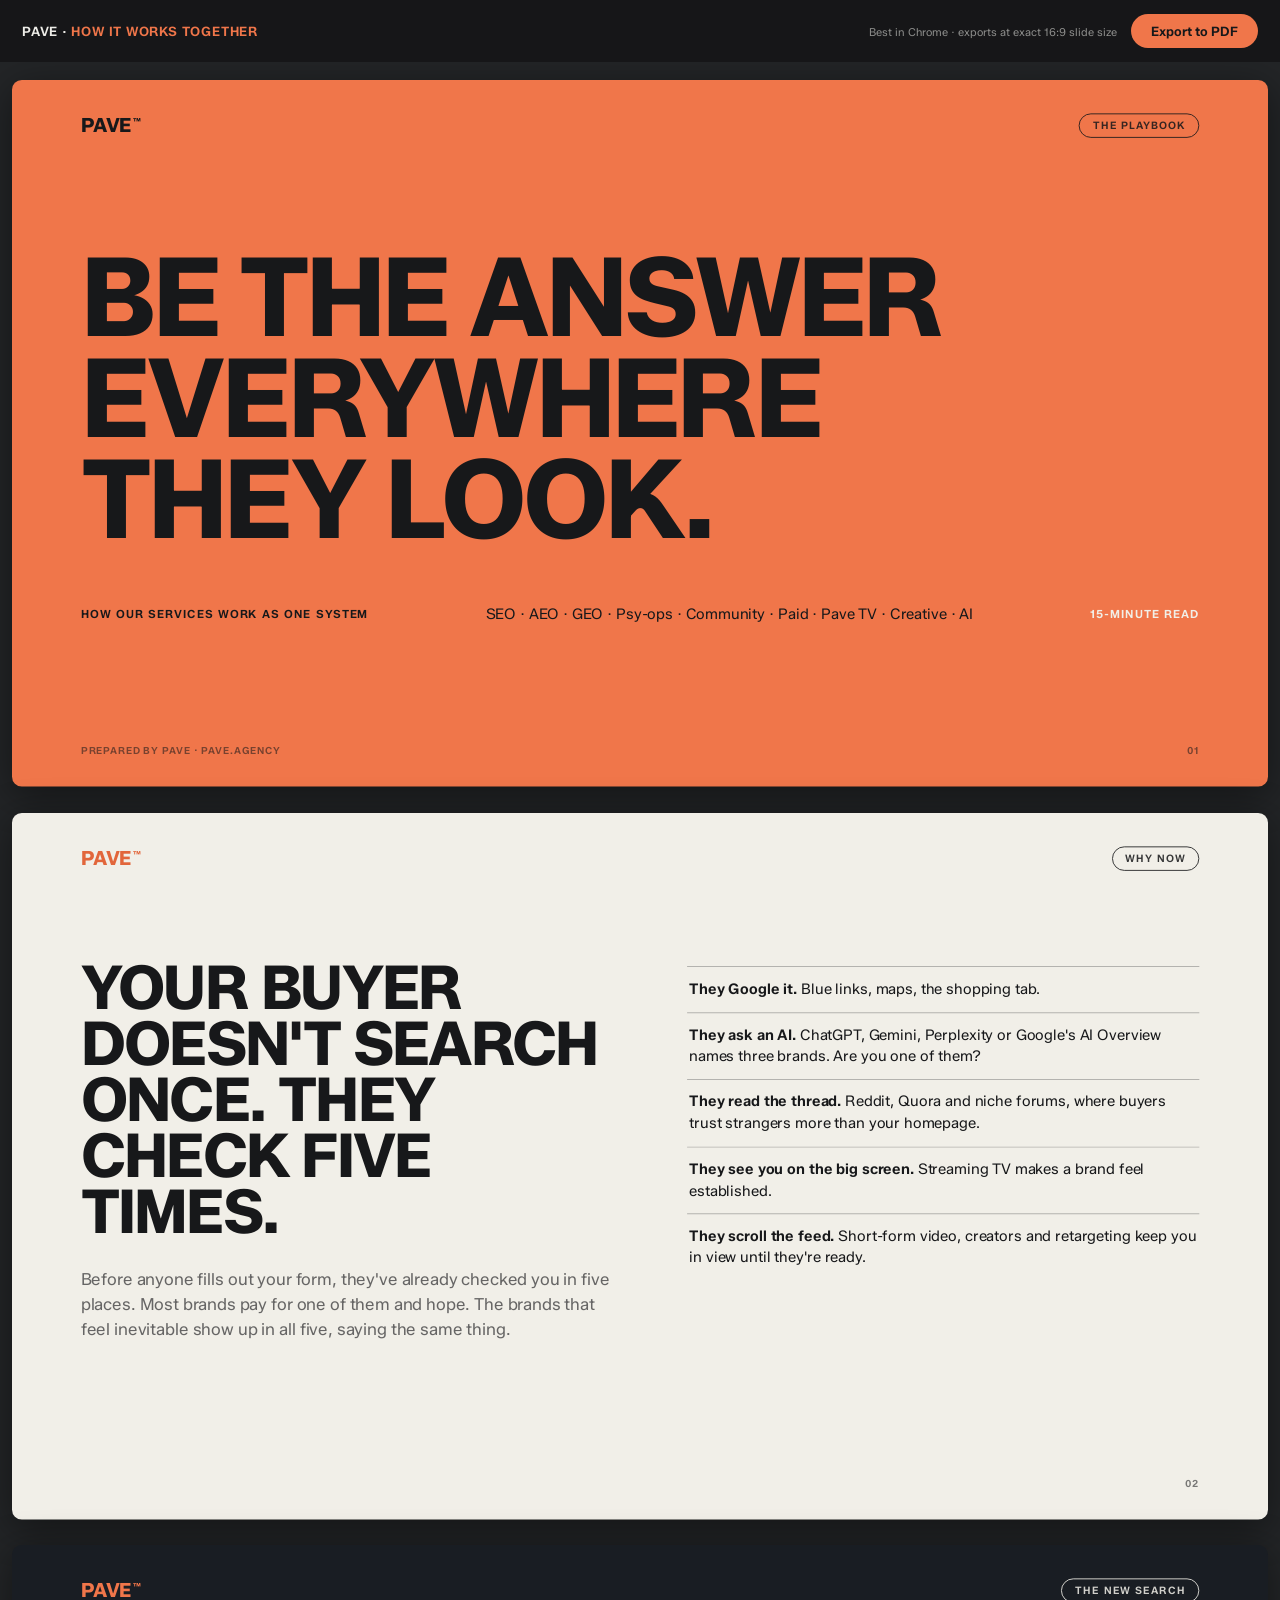
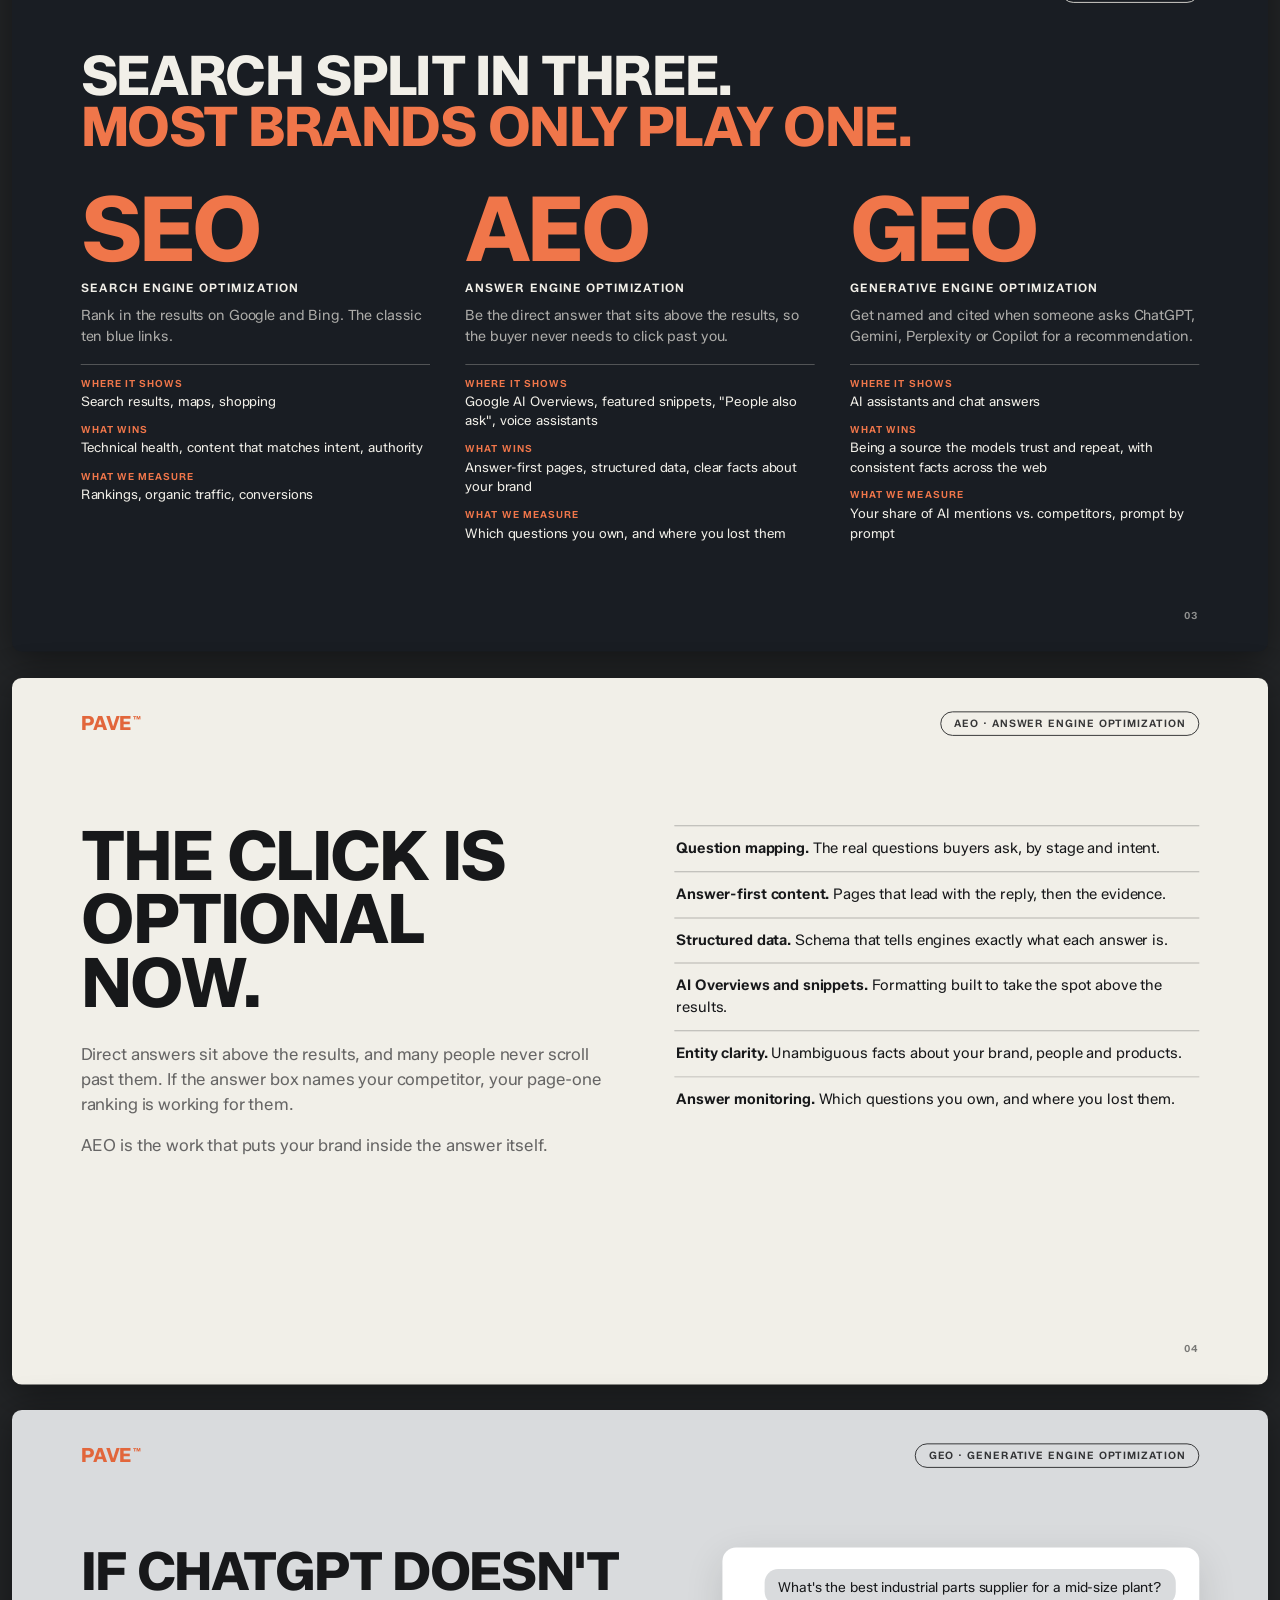
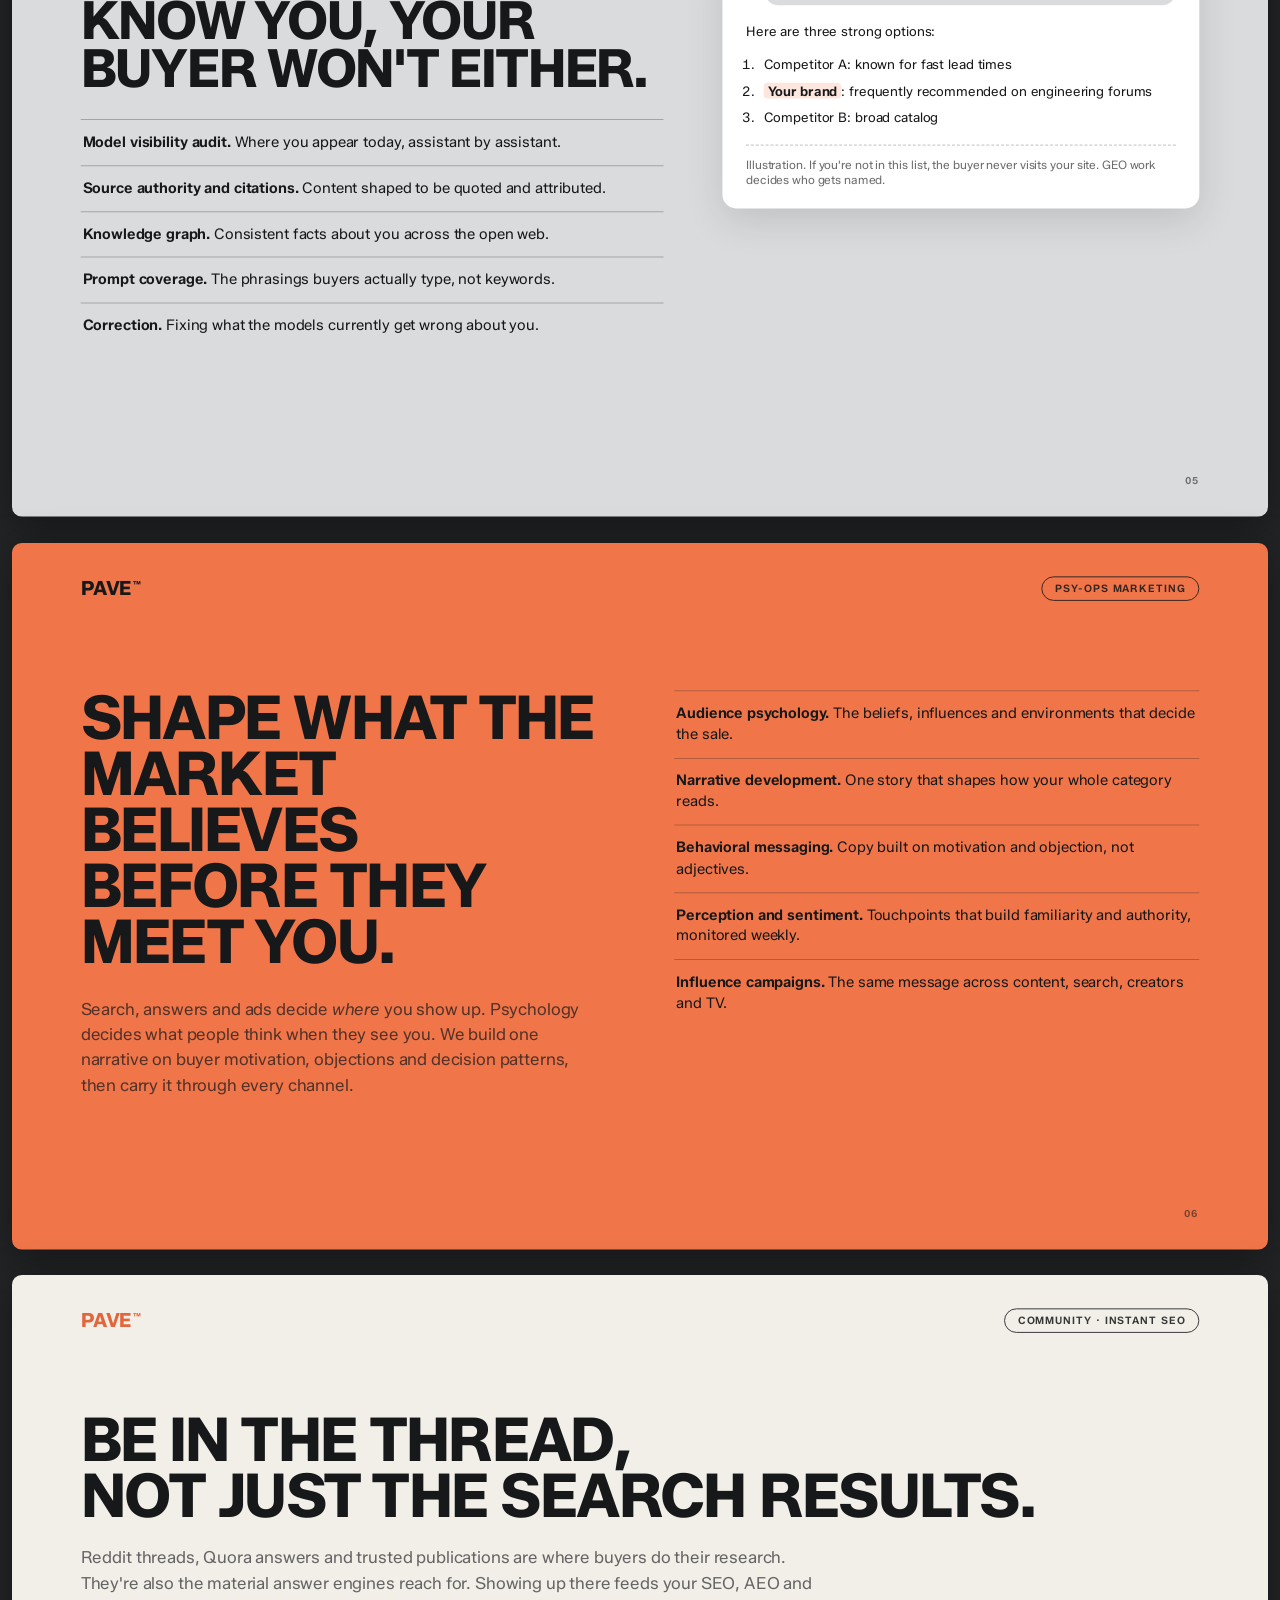
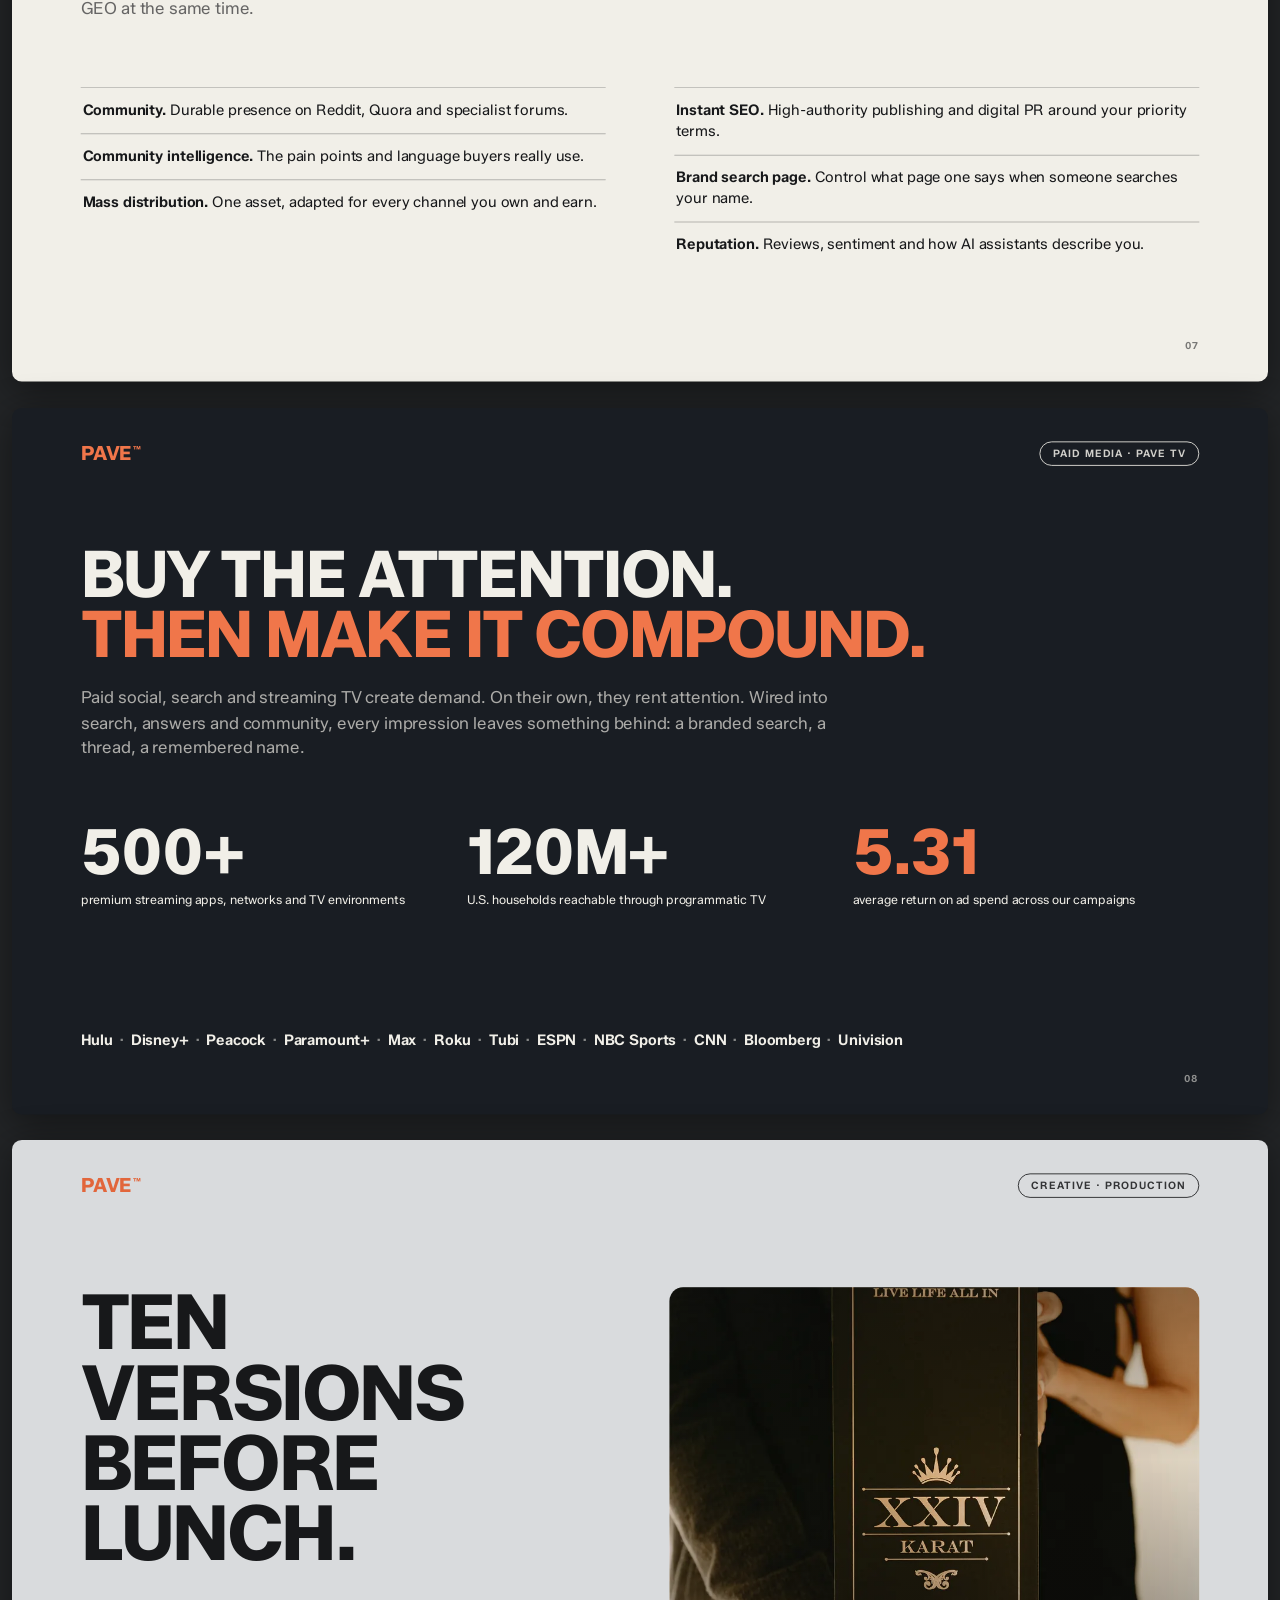
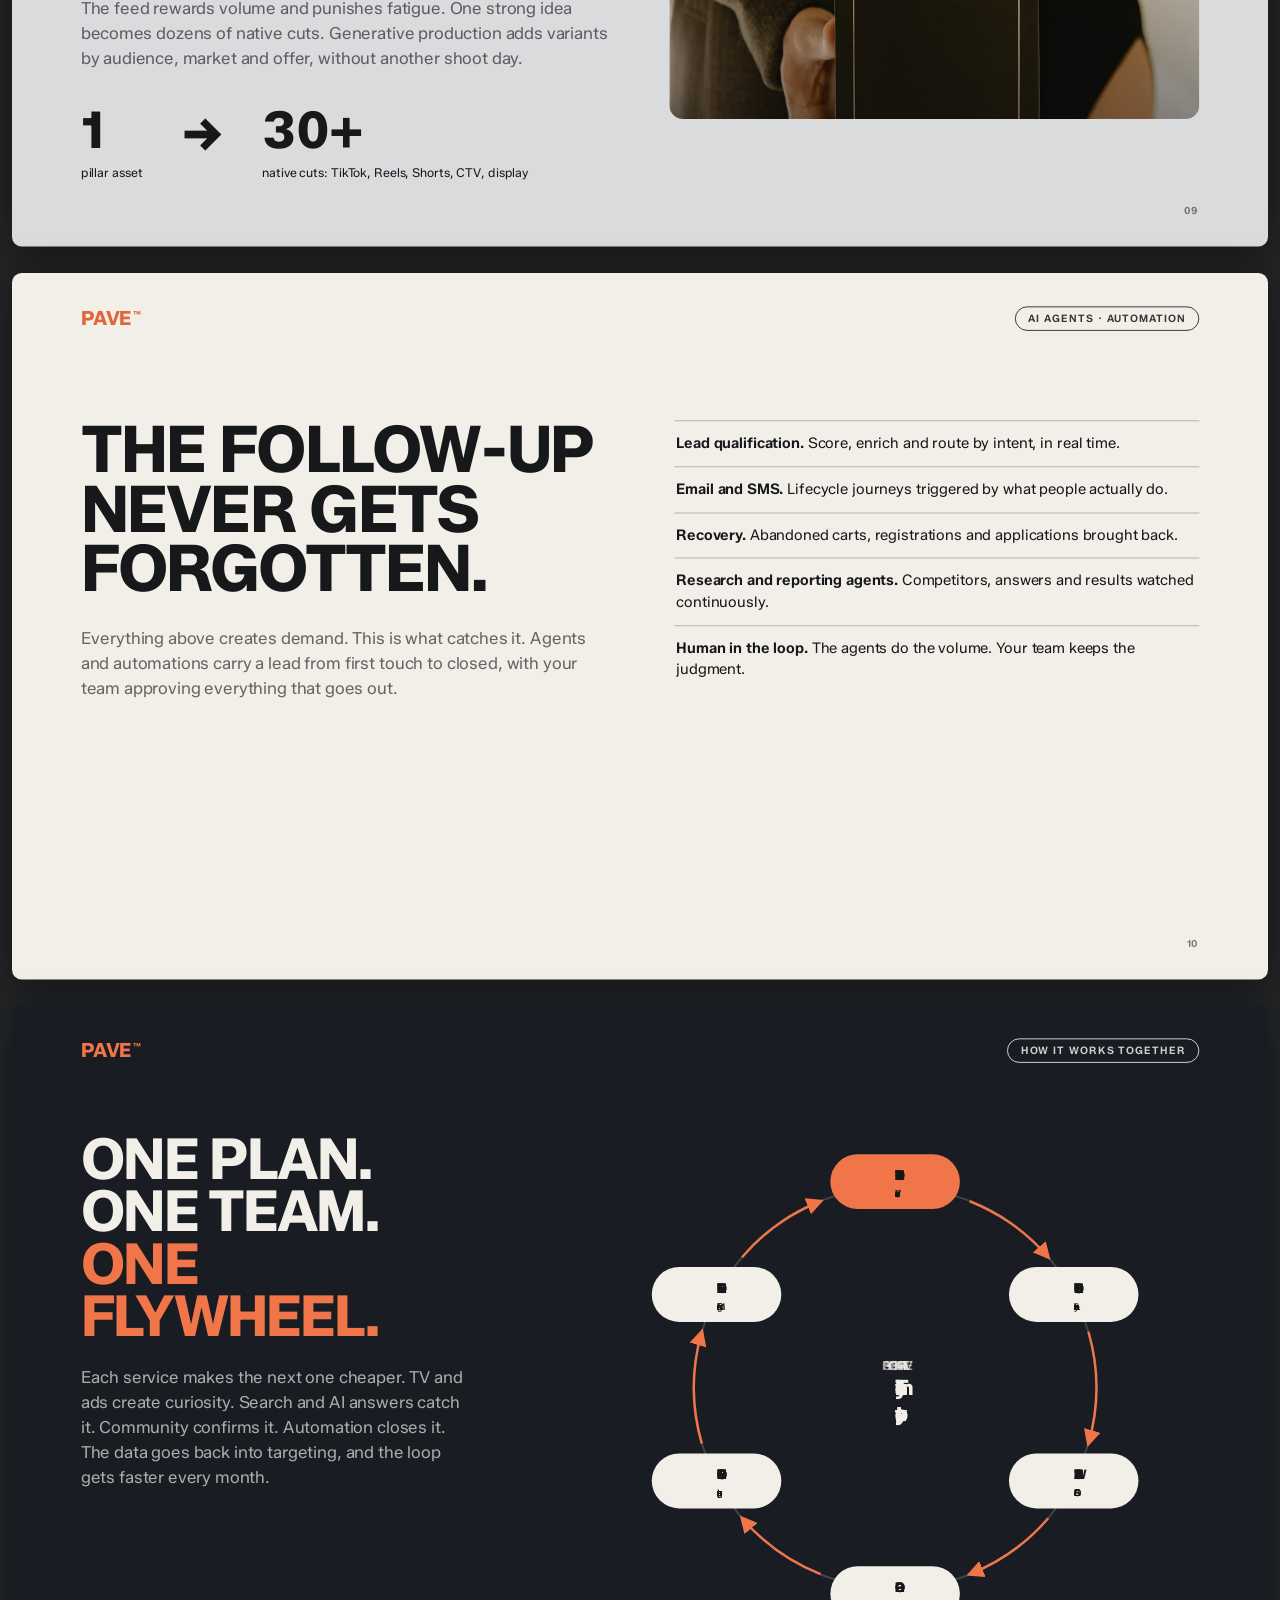
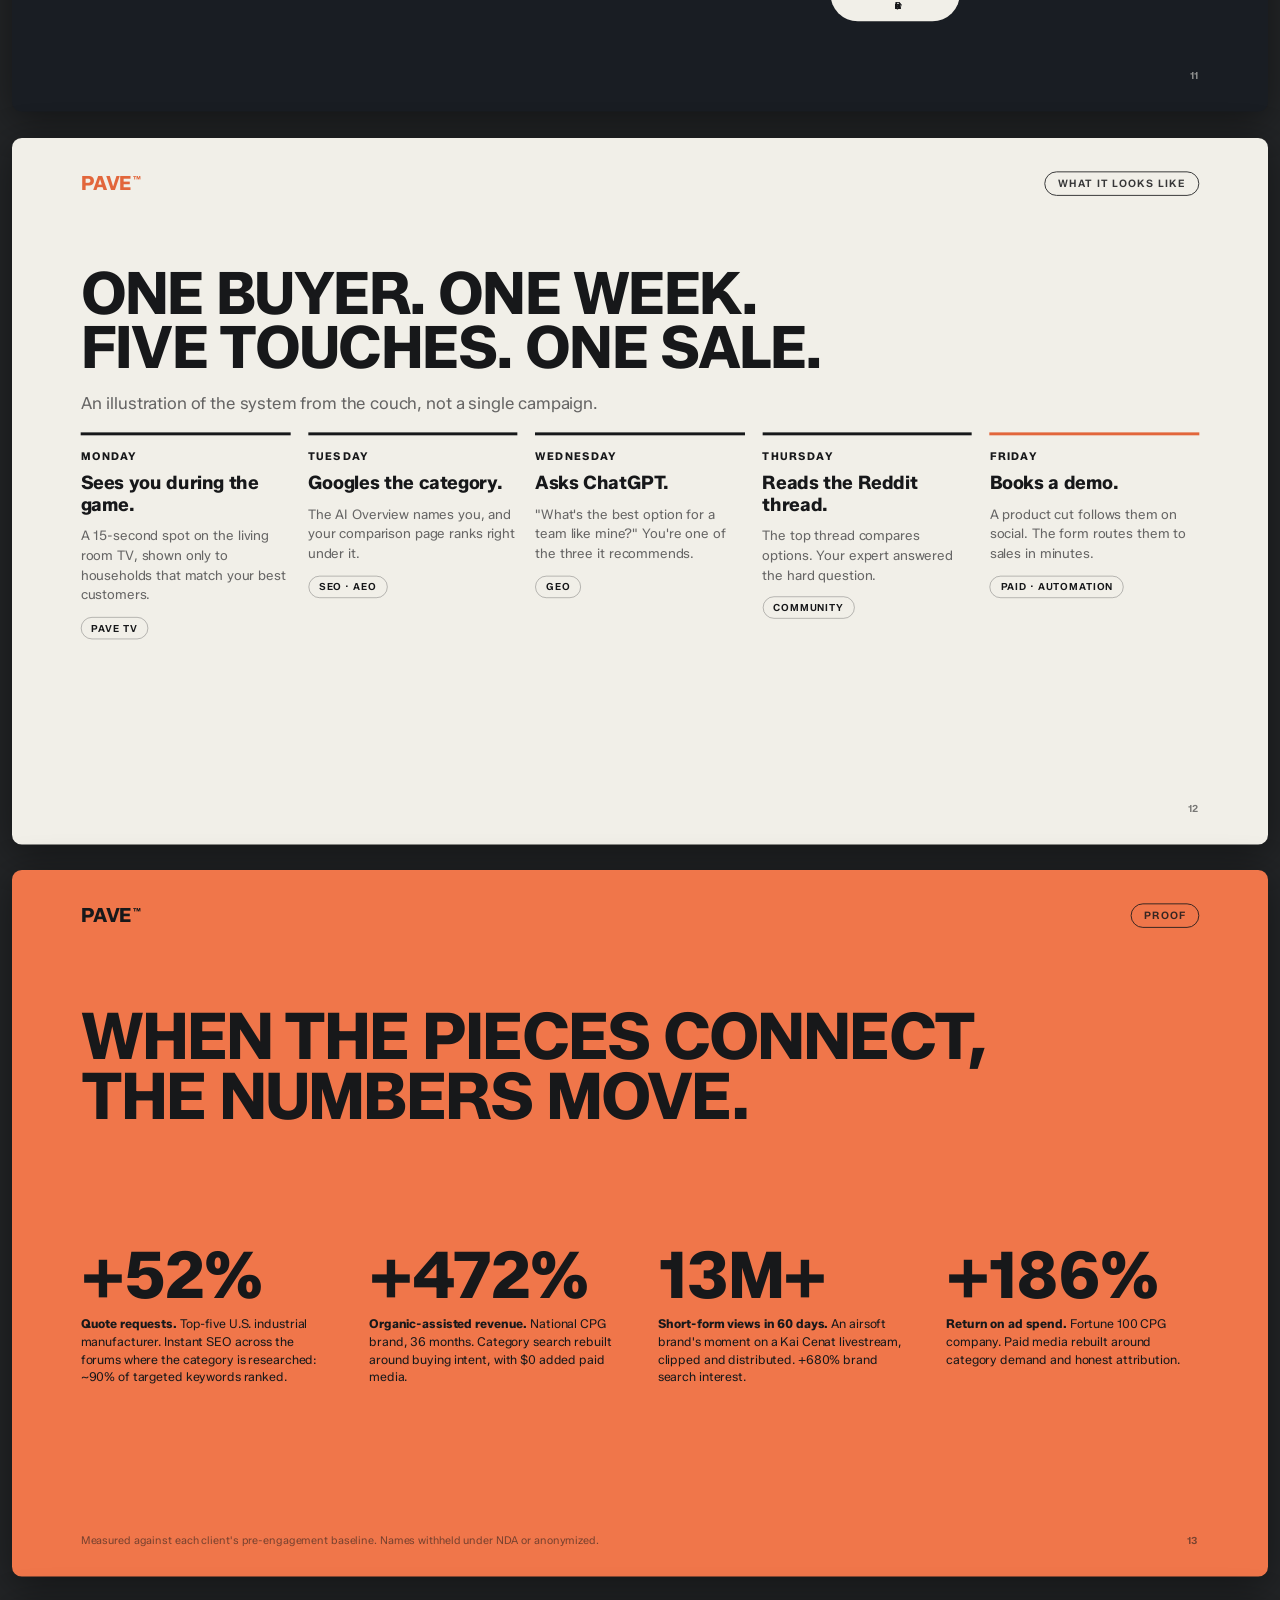
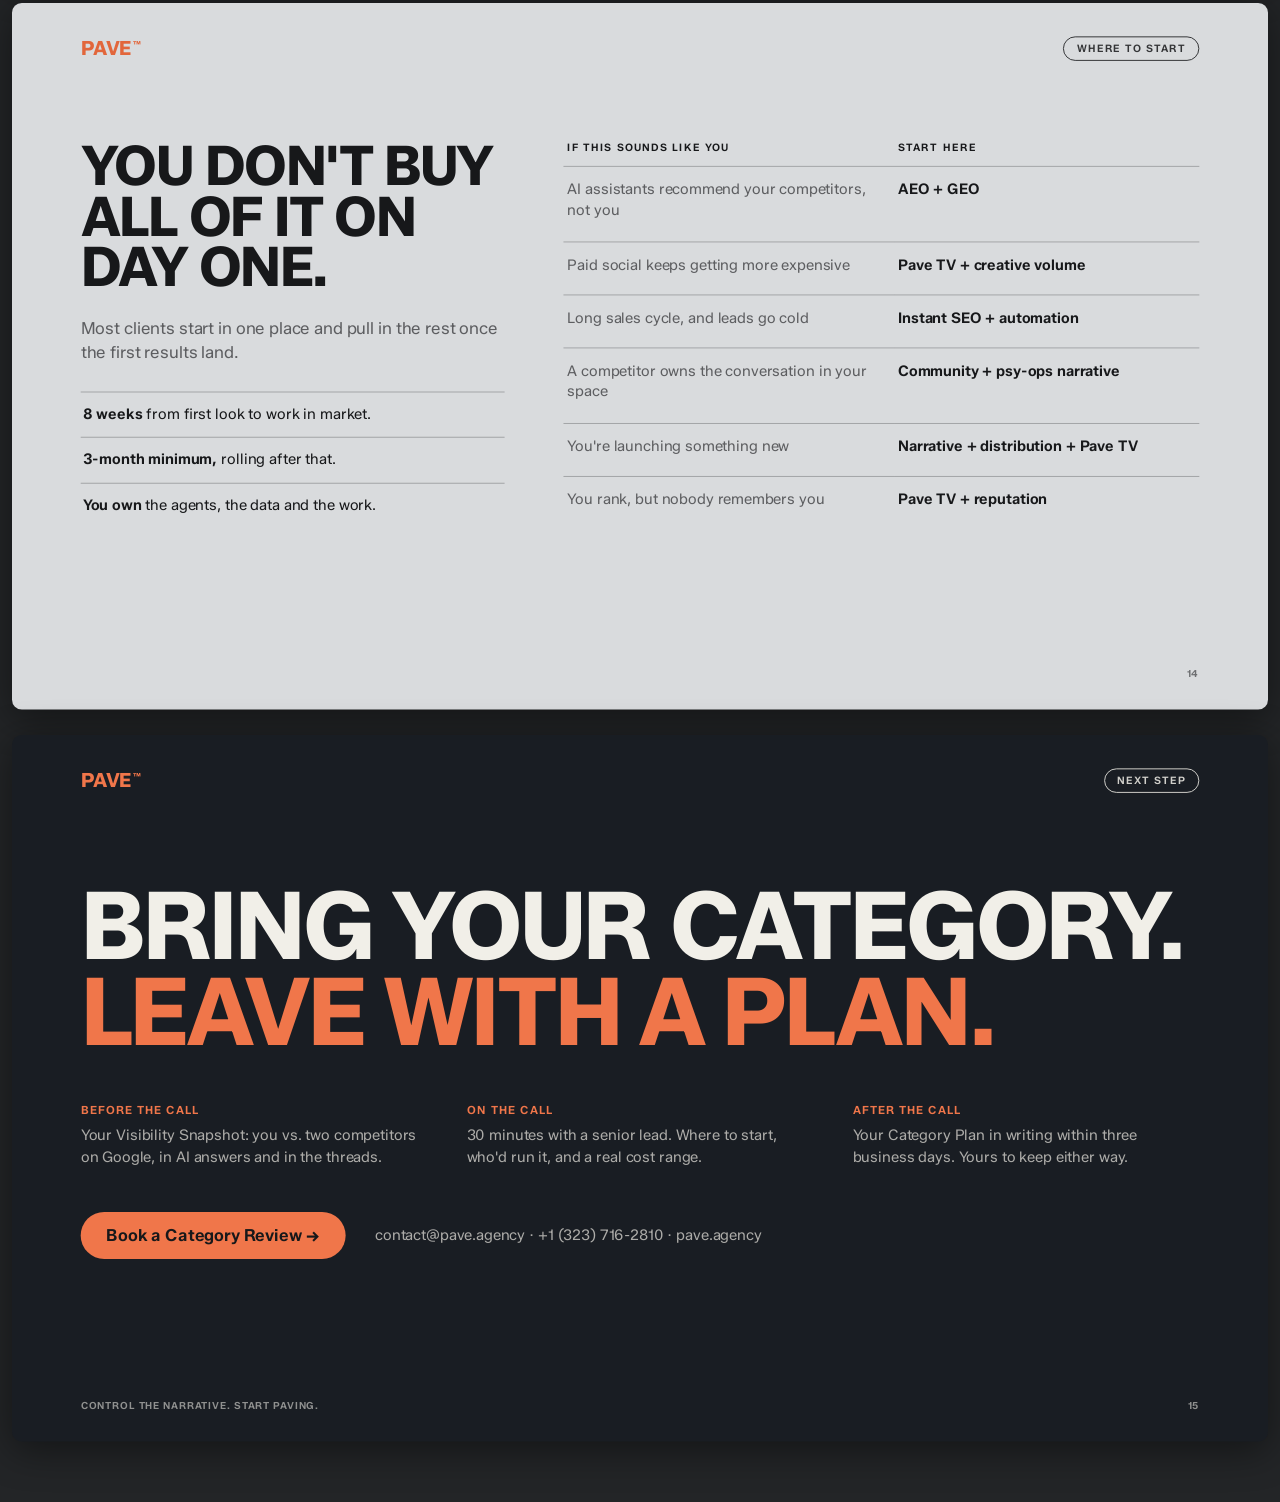
==== deck/index.html @ 3a903a5f "Add 'How it works together' HTML deck and SEO/AEO/GEO explainer The deck is a 15-slide mid-funnel fo" ====
<!doctype html>
<html lang="en">
<head>
<meta charset="utf-8">
<meta name="viewport" content="width=device-width, initial-scale=1">
<title>PAVE — How It Works Together</title>
<link rel="icon" href="../assets/img/brand/favicon-32.png">
<link rel="preconnect" href="https://fonts.googleapis.com">
<link rel="preconnect" href="https://fonts.gstatic.com" crossorigin>
<link href="https://fonts.googleapis.com/css2?family=Zalando+Sans:ital,wght@0,300;0,400;0,500;0,700;1,400&family=Archivo:wght@400;500;700&display=swap" rel="stylesheet">
<style>
:root{
  --coral:#F0764A; --coral-d:#E2663B;
  --bone:#F1EFE8; --silver:#D9DBDD;
  --slate:#191D23;
  --ink:#17181A; --ink-60:rgba(23,24,26,.64); --hair:rgba(23,24,26,.28);
  --lhair:rgba(241,239,232,.26); --l60:rgba(241,239,232,.68);
}
*{margin:0;padding:0;box-sizing:border-box}
html,body{overflow-x:hidden}
body{background:#232527;font-family:"Zalando Sans",Archivo,Helvetica,Arial,sans-serif;color:var(--ink);-webkit-font-smoothing:antialiased}
a{color:inherit}

/* ---------- deck chrome (screen only) ---------- */
.chrome{position:fixed;top:0;left:0;right:0;z-index:50;display:flex;justify-content:space-between;align-items:center;padding:14px 22px;background:rgba(20,21,23,.85);backdrop-filter:blur(10px);color:#EDECE7}
.chrome .t{font-size:13px;font-weight:600;letter-spacing:.06em;text-transform:uppercase}
.chrome .t span{color:var(--coral)}
.chrome button{background:var(--coral);color:var(--ink);border:0;border-radius:999px;padding:9px 20px;font-family:inherit;font-size:13px;font-weight:600;cursor:pointer}
.chrome button:hover{background:var(--coral-d)}
.chrome .hint{font-size:11px;color:rgba(237,236,231,.55);margin-right:14px}

/* ---------- slides ---------- */
.deck{display:flex;flex-direction:column;align-items:center;gap:26px;padding:80px 0 60px}
.frame{width:1280px;max-width:calc(100vw - 24px)}
.slide{width:1280px;height:720px;position:relative;overflow:hidden;border-radius:10px;box-shadow:0 8px 40px rgba(0,0,0,.45);transform-origin:top left}
.pad{position:absolute;inset:0;padding:64px 70px}
.brand{position:absolute;top:36px;left:70px;font-size:20px;font-weight:700;letter-spacing:-.01em;line-height:1}
.brand sup{font-size:.42em;font-weight:700;margin-left:1px}
.s-bone .brand,.s-silver .brand{color:var(--coral-d)}
.s-slate .brand{color:var(--coral)}
.tagpos{position:absolute;top:34px;right:70px}
.pageno{position:absolute;bottom:30px;right:70px;font-size:10px;font-weight:600;letter-spacing:.1em;opacity:.55}
.confid{position:absolute;bottom:30px;left:70px;font-size:10px;font-weight:600;letter-spacing:.1em;opacity:.55;text-transform:uppercase}
.caps{font-size:11.5px;font-weight:600;letter-spacing:.1em;text-transform:uppercase}
.disp{font-weight:700;text-transform:uppercase;letter-spacing:-.03em;line-height:.92}
.lead{font-size:17px;line-height:1.5;color:var(--ink-60)}
.s-slate .lead{color:var(--l60)}
.hl{color:var(--coral-d)}
.s-slate .hl{color:var(--coral)}

.s-coral{background:var(--coral);color:var(--ink)}
.s-bone{background:var(--bone);color:var(--ink)}
.s-silver{background:var(--silver);color:var(--ink)}
.s-slate{background:var(--slate);color:var(--bone)}

.cols{display:grid;gap:40px}
.stat .n{font-weight:700;letter-spacing:-.02em;line-height:1}
.stat .l{font-size:12.5px;line-height:1.45;margin-top:8px}
.list li{list-style:none;padding:12px 2px;border-top:1px solid var(--hair);font-size:15px;line-height:1.45}
.s-slate .list li{border-color:var(--lhair)}
.list li b{font-weight:600}
.tag{display:inline-block;border:1px solid currentColor;border-radius:999px;padding:5px 13px;font-size:10.5px;font-weight:600;letter-spacing:.1em;text-transform:uppercase;opacity:.85}
.photo{background-size:cover;background-position:center;border-radius:14px;position:relative;overflow:hidden}
.photo::before{content:"";position:absolute;inset:0;background:linear-gradient(180deg,rgba(10,10,12,.3),rgba(10,10,12,0) 40%,rgba(10,10,12,.45))}

/* alphabet slide */
.abc{display:grid;grid-template-columns:repeat(3,1fr);gap:36px;position:absolute;left:70px;right:70px;top:250px}
.abc .k{font-size:92px;font-weight:700;letter-spacing:-.04em;line-height:.85;color:var(--coral)}
.abc .full{font-size:12px;font-weight:600;letter-spacing:.1em;text-transform:uppercase;margin-top:14px}
.abc p{font-size:14.5px;line-height:1.5;color:var(--l60);margin-top:10px}
.abc dl{margin-top:16px;border-top:1px solid var(--lhair)}
.abc dt{font-size:10px;font-weight:600;letter-spacing:.12em;text-transform:uppercase;color:var(--coral);margin-top:12px}
.abc dd{font-size:13.5px;line-height:1.45;margin-top:3px}

/* chat mock */
.chat{background:#fff;border-radius:14px;padding:22px 24px;box-shadow:0 12px 40px rgba(0,0,0,.12)}
.chat .q{display:inline-block;background:var(--silver);border-radius:14px;padding:10px 14px;font-size:14px;margin-left:auto}
.chat .row{display:flex}
.chat .a{margin-top:16px;font-size:13.5px;line-height:1.55;color:var(--ink)}
.chat .a ol{margin:10px 0 0 18px}
.chat .a li{padding:3px 0}
.chat .you{background:rgba(240,118,74,.18);border-radius:4px;padding:0 4px;font-weight:600}
.chat .miss{margin-top:14px;padding-top:12px;border-top:1px dashed var(--hair);font-size:12px;color:var(--ink-60)}

/* week timeline */
.week{position:absolute;left:70px;right:70px;top:300px;display:grid;grid-template-columns:repeat(5,1fr);gap:18px}
.day{border-top:3px solid var(--ink);padding-top:14px}
.day:last-child{border-color:var(--coral-d)}
.day .d{font-size:11px;font-weight:700;letter-spacing:.12em;text-transform:uppercase}
.day .w{font-size:19px;font-weight:700;letter-spacing:-.01em;line-height:1.15;margin-top:10px}
.day p{font-size:13.5px;line-height:1.5;color:var(--ink-60);margin-top:10px}
.day .svc{display:inline-block;margin-top:12px;font-size:10px;font-weight:600;letter-spacing:.1em;text-transform:uppercase;border:1px solid var(--hair);border-radius:999px;padding:4px 10px}

/* start table */
.start{width:100%;border-collapse:collapse}
.start td{padding:13px 4px;border-top:1px solid var(--hair);font-size:15px;line-height:1.4;vertical-align:top}
.start td:first-child{width:52%;color:var(--ink-60)}
.start td:last-child{font-weight:600}
.start th{text-align:left;font-size:10.5px;font-weight:600;letter-spacing:.12em;text-transform:uppercase;padding:0 4px 10px}

.cta{display:inline-flex;align-items:center;gap:10px;background:var(--coral);color:var(--ink);border-radius:999px;padding:14px 26px;font-size:17px;font-weight:600;text-decoration:none}
.nets{font-size:15px;font-weight:600;line-height:1.9;color:var(--bone)}
.nets span{opacity:.5;margin:0 6px}

/* print */
@media print{
  body{background:#fff}
  .chrome{display:none}
  .deck{padding:0;gap:0;display:block}
  .frame{width:auto;max-width:none;height:auto!important}
  .slide{width:1280px;height:720px;border-radius:0;box-shadow:none;transform:none!important;page-break-after:always;break-after:page}
  .frame:last-child .slide{page-break-after:auto}
  @page{size:338.67mm 190.5mm;margin:0}
}
</style>
</head>
<body>
<div class="chrome">
  <div class="t">PAVE · <span>How it works together</span></div>
  <div><span class="hint">Best in Chrome · exports at exact 16:9 slide size</span><button type="button" onclick="window.print()">Export to PDF</button></div>
</div>

<main class="deck">

<!-- 01 COVER -->
<div class="frame"><section class="slide s-coral"><div class="pad">
  <div class="brand">PAVE<sup>™</sup></div>
  <div class="tagpos"><span class="tag">The playbook</span></div>
  <div style="position:absolute;left:70px;right:70px;top:170px">
    <div class="disp" style="font-size:112px">Be the answer<br>everywhere<br>they look.</div>
    <div style="display:flex;justify-content:space-between;margin-top:56px;align-items:center">
      <span class="caps">How our services work as one system</span>
      <span style="font-size:15px">SEO · AEO · GEO · Psy-ops · Community · Paid · Pave TV · Creative · AI</span>
      <span class="caps" style="color:var(--bone)">15-minute read</span>
    </div>
  </div>
  <div class="confid">Prepared by PAVE · pave.agency</div>
  <div class="pageno">01</div>
</div></section></div>

<!-- 02 WHY NOW -->
<div class="frame"><section class="slide s-bone"><div class="pad">
  <div class="brand">PAVE<sup>™</sup></div>
  <div class="tagpos"><span class="tag">Why now</span></div>
  <div class="cols" style="grid-template-columns:1.05fr 1fr;position:absolute;left:70px;right:70px;top:150px;gap:70px">
    <div>
      <div class="disp" style="font-size:62px">Your buyer doesn't search once. They check five times.</div>
      <p class="lead" style="margin-top:28px">Before anyone fills out your form, they've already checked you in five places. Most brands pay for one of them and hope. The brands that feel inevitable show up in all five, saying the same thing.</p>
    </div>
    <ul class="list" style="margin-top:6px">
      <li><b>They Google it.</b> Blue links, maps, the shopping tab.</li>
      <li><b>They ask an AI.</b> ChatGPT, Gemini, Perplexity or Google's AI Overview names three brands. Are you one of them?</li>
      <li><b>They read the thread.</b> Reddit, Quora and niche forums, where buyers trust strangers more than your homepage.</li>
      <li><b>They see you on the big screen.</b> Streaming TV makes a brand feel established.</li>
      <li><b>They scroll the feed.</b> Short-form video, creators and retargeting keep you in view until they're ready.</li>
    </ul>
  </div>
  <div class="pageno">02</div>
</div></section></div>

<!-- 03 SEO AEO GEO -->
<div class="frame"><section class="slide s-slate"><div class="pad">
  <div class="brand">PAVE<sup>™</sup></div>
  <div class="tagpos"><span class="tag">The new search</span></div>
  <div style="position:absolute;left:70px;right:70px;top:108px">
    <div class="disp" style="font-size:56px">Search split in three.<br><span class="hl">Most brands only play one.</span></div>
  </div>
  <div class="abc">
    <div>
      <div class="k">SEO</div>
      <div class="full">Search engine optimization</div>
      <p>Rank in the results on Google and Bing. The classic ten blue links.</p>
      <dl><dt>Where it shows</dt><dd>Search results, maps, shopping</dd><dt>What wins</dt><dd>Technical health, content that matches intent, authority</dd><dt>What we measure</dt><dd>Rankings, organic traffic, conversions</dd></dl>
    </div>
    <div>
      <div class="k">AEO</div>
      <div class="full">Answer engine optimization</div>
      <p>Be the direct answer that sits above the results, so the buyer never needs to click past you.</p>
      <dl><dt>Where it shows</dt><dd>Google AI Overviews, featured snippets, "People also ask", voice assistants</dd><dt>What wins</dt><dd>Answer-first pages, structured data, clear facts about your brand</dd><dt>What we measure</dt><dd>Which questions you own, and where you lost them</dd></dl>
    </div>
    <div>
      <div class="k">GEO</div>
      <div class="full">Generative engine optimization</div>
      <p>Get named and cited when someone asks ChatGPT, Gemini, Perplexity or Copilot for a recommendation.</p>
      <dl><dt>Where it shows</dt><dd>AI assistants and chat answers</dd><dt>What wins</dt><dd>Being a source the models trust and repeat, with consistent facts across the web</dd><dt>What we measure</dt><dd>Your share of AI mentions vs. competitors, prompt by prompt</dd></dl>
    </div>
  </div>
  <div class="pageno">03</div>
</div></section></div>

<!-- 04 AEO -->
<div class="frame"><section class="slide s-bone"><div class="pad">
  <div class="brand">PAVE<sup>™</sup></div>
  <div class="tagpos"><span class="tag">AEO · Answer engine optimization</span></div>
  <div class="cols" style="grid-template-columns:1fr 1fr;position:absolute;left:70px;right:70px;top:150px;gap:70px">
    <div>
      <div class="disp" style="font-size:70px">The click is optional now.</div>
      <p class="lead" style="margin-top:28px">Direct answers sit above the results, and many people never scroll past them. If the answer box names your competitor, your page-one ranking is working for them.</p>
      <p class="lead" style="margin-top:16px">AEO is the work that puts your brand inside the answer itself.</p>
    </div>
    <ul class="list">
      <li><b>Question mapping.</b> The real questions buyers ask, by stage and intent.</li>
      <li><b>Answer-first content.</b> Pages that lead with the reply, then the evidence.</li>
      <li><b>Structured data.</b> Schema that tells engines exactly what each answer is.</li>
      <li><b>AI Overviews and snippets.</b> Formatting built to take the spot above the results.</li>
      <li><b>Entity clarity.</b> Unambiguous facts about your brand, people and products.</li>
      <li><b>Answer monitoring.</b> Which questions you own, and where you lost them.</li>
    </ul>
  </div>
  <div class="pageno">04</div>
</div></section></div>

<!-- 05 GEO -->
<div class="frame"><section class="slide s-silver"><div class="pad">
  <div class="brand">PAVE<sup>™</sup></div>
  <div class="tagpos"><span class="tag">GEO · Generative engine optimization</span></div>
  <div class="cols" style="grid-template-columns:1.1fr .9fr;position:absolute;left:70px;right:70px;top:140px;gap:60px">
    <div>
      <div class="disp" style="font-size:54px">If ChatGPT doesn't know you, your buyer won't either.</div>
      <ul class="list" style="margin-top:26px">
        <li><b>Model visibility audit.</b> Where you appear today, assistant by assistant.</li>
        <li><b>Source authority and citations.</b> Content shaped to be quoted and attributed.</li>
        <li><b>Knowledge graph.</b> Consistent facts about you across the open web.</li>
        <li><b>Prompt coverage.</b> The phrasings buyers actually type, not keywords.</li>
        <li><b>Correction.</b> Fixing what the models currently get wrong about you.</li>
      </ul>
    </div>
    <div>
      <div class="chat">
        <div class="row"><span class="q" style="margin-left:auto">What's the best industrial parts supplier for a mid-size plant?</span></div>
        <div class="a">Here are three strong options:
          <ol><li>Competitor A: known for fast lead times</li><li><span class="you">Your brand</span>: frequently recommended on engineering forums</li><li>Competitor B: broad catalog</li></ol>
        </div>
        <div class="miss">Illustration. If you're not in this list, the buyer never visits your site. GEO work decides who gets named.</div>
      </div>
    </div>
  </div>
  <div class="pageno">05</div>
</div></section></div>

<!-- 06 PSY-OPS -->
<div class="frame"><section class="slide s-coral"><div class="pad">
  <div class="brand" style="color:var(--ink)">PAVE<sup>™</sup></div>
  <div class="tagpos"><span class="tag">Psy-ops marketing</span></div>
  <div class="cols" style="grid-template-columns:1fr 1fr;position:absolute;left:70px;right:70px;top:150px;gap:70px">
    <div>
      <div class="disp" style="font-size:62px">Shape what the market believes before they meet you.</div>
      <p class="lead" style="margin-top:28px;color:rgba(23,24,26,.72)">Search, answers and ads decide <i>where</i> you show up. Psychology decides what people think when they see you. We build one narrative on buyer motivation, objections and decision patterns, then carry it through every channel.</p>
    </div>
    <ul class="list">
      <li><b>Audience psychology.</b> The beliefs, influences and environments that decide the sale.</li>
      <li><b>Narrative development.</b> One story that shapes how your whole category reads.</li>
      <li><b>Behavioral messaging.</b> Copy built on motivation and objection, not adjectives.</li>
      <li><b>Perception and sentiment.</b> Touchpoints that build familiarity and authority, monitored weekly.</li>
      <li><b>Influence campaigns.</b> The same message across content, search, creators and TV.</li>
    </ul>
  </div>
  <div class="pageno">06</div>
</div></section></div>

<!-- 07 COMMUNITY + INSTANT SEO -->
<div class="frame"><section class="slide s-bone"><div class="pad">
  <div class="brand">PAVE<sup>™</sup></div>
  <div class="tagpos"><span class="tag">Community · Instant SEO</span></div>
  <div style="position:absolute;left:70px;right:70px;top:140px">
    <div class="disp" style="font-size:62px">Be in the thread,<br>not just the search results.</div>
    <p class="lead" style="margin-top:22px;max-width:760px">Reddit threads, Quora answers and trusted publications are where buyers do their research. They're also the material answer engines reach for. Showing up there feeds your SEO, AEO and GEO at the same time.</p>
  </div>
  <div class="cols" style="grid-template-columns:1fr 1fr;position:absolute;left:70px;right:70px;top:420px;gap:70px">
    <ul class="list">
      <li><b>Community.</b> Durable presence on Reddit, Quora and specialist forums.</li>
      <li><b>Community intelligence.</b> The pain points and language buyers really use.</li>
      <li><b>Mass distribution.</b> One asset, adapted for every channel you own and earn.</li>
    </ul>
    <ul class="list">
      <li><b>Instant SEO.</b> High-authority publishing and digital PR around your priority terms.</li>
      <li><b>Brand search page.</b> Control what page one says when someone searches your name.</li>
      <li><b>Reputation.</b> Reviews, sentiment and how AI assistants describe you.</li>
    </ul>
  </div>
  <div class="pageno">07</div>
</div></section></div>

<!-- 08 PAID + PAVE TV -->
<div class="frame"><section class="slide s-slate"><div class="pad">
  <div class="brand">PAVE<sup>™</sup></div>
  <div class="tagpos"><span class="tag">Paid media · Pave TV</span></div>
  <div style="position:absolute;left:70px;right:70px;top:140px">
    <div class="disp" style="font-size:66px">Buy the attention.<br><span class="hl">Then make it compound.</span></div>
    <p class="lead" style="margin-top:22px;max-width:780px">Paid social, search and streaming TV create demand. On their own, they rent attention. Wired into search, answers and community, every impression leaves something behind: a branded search, a thread, a remembered name.</p>
  </div>
  <div class="cols" style="grid-template-columns:repeat(3,1fr);position:absolute;left:70px;right:70px;top:420px">
    <div class="stat"><div class="n" style="font-size:64px">500+</div><div class="l">premium streaming apps, networks and TV environments</div></div>
    <div class="stat"><div class="n" style="font-size:64px">120M+</div><div class="l">U.S. households reachable through programmatic TV</div></div>
    <div class="stat"><div class="n" style="font-size:64px;color:var(--coral)">5.31</div><div class="l">average return on ad spend across our campaigns</div></div>
  </div>
  <div class="nets" style="position:absolute;left:70px;right:70px;bottom:62px">Hulu<span>·</span>Disney+<span>·</span>Peacock<span>·</span>Paramount+<span>·</span>Max<span>·</span>Roku<span>·</span>Tubi<span>·</span>ESPN<span>·</span>NBC Sports<span>·</span>CNN<span>·</span>Bloomberg<span>·</span>Univision</div>
  <div class="pageno">08</div>
</div></section></div>

<!-- 09 CREATIVE -->
<div class="frame"><section class="slide s-silver"><div class="pad">
  <div class="brand">PAVE<sup>™</sup></div>
  <div class="tagpos"><span class="tag">Creative · Production</span></div>
  <div class="cols" style="grid-template-columns:1fr 1fr;position:absolute;left:70px;right:70px;top:150px;gap:60px">
    <div>
      <div class="disp" style="font-size:78px">Ten versions before lunch.</div>
      <p class="lead" style="margin-top:28px">The feed rewards volume and punishes fatigue. One strong idea becomes dozens of native cuts. Generative production adds variants by audience, market and offer, without another shoot day.</p>
      <div style="display:flex;gap:40px;margin-top:34px">
        <div class="stat"><div class="n" style="font-size:52px">1</div><div class="l">pillar asset</div></div>
        <div class="stat"><div class="n" style="font-size:52px">→</div></div>
        <div class="stat"><div class="n" style="font-size:52px">30+</div><div class="l">native cuts: TikTok, Reels, Shorts, CTV, display</div></div>
      </div>
    </div>
    <div class="photo" style="background-image:url(../assets/img/photo/karat.webp);height:440px"></div>
  </div>
  <div class="pageno">09</div>
</div></section></div>

<!-- 10 AI + AUTOMATION -->
<div class="frame"><section class="slide s-bone"><div class="pad">
  <div class="brand">PAVE<sup>™</sup></div>
  <div class="tagpos"><span class="tag">AI agents · Automation</span></div>
  <div class="cols" style="grid-template-columns:1fr 1fr;position:absolute;left:70px;right:70px;top:150px;gap:70px">
    <div>
      <div class="disp" style="font-size:66px">The follow-up never gets forgotten.</div>
      <p class="lead" style="margin-top:28px">Everything above creates demand. This is what catches it. Agents and automations carry a lead from first touch to closed, with your team approving everything that goes out.</p>
    </div>
    <ul class="list">
      <li><b>Lead qualification.</b> Score, enrich and route by intent, in real time.</li>
      <li><b>Email and SMS.</b> Lifecycle journeys triggered by what people actually do.</li>
      <li><b>Recovery.</b> Abandoned carts, registrations and applications brought back.</li>
      <li><b>Research and reporting agents.</b> Competitors, answers and results watched continuously.</li>
      <li><b>Human in the loop.</b> The agents do the volume. Your team keeps the judgment.</li>
    </ul>
  </div>
  <div class="pageno">10</div>
</div></section></div>

<!-- 11 FLYWHEEL -->
<div class="frame"><section class="slide s-slate"><div class="pad">
  <div class="brand">PAVE<sup>™</sup></div>
  <div class="tagpos"><span class="tag">How it works together</span></div>
  <div style="position:absolute;left:70px;top:130px;width:400px">
    <div class="disp" style="font-size:58px">One plan.<br>One team.<br><span class="hl">One flywheel.</span></div>
    <p class="lead" style="margin-top:24px">Each service makes the next one cheaper. TV and ads create curiosity. Search and AI answers catch it. Community confirms it. Automation closes it. The data goes back into targeting, and the loop gets faster every month.</p>
  </div>
  <svg viewBox="0 0 660 560" style="position:absolute;right:50px;top:110px;width:660px;height:560px" role="img" aria-label="Flywheel: attention, curiosity, answer, proof, conversion, retention, back to attention">
    <defs><marker id="ar" viewBox="0 0 10 10" refX="8" refY="5" markerWidth="7" markerHeight="7" orient="auto-start-reverse"><path d="M0 0L10 5L0 10z" fill="#F0764A"/></marker></defs>
    <circle cx="330" cy="280" r="205" fill="none" stroke="rgba(241,239,232,.18)" stroke-width="2"/>
    <g fill="none" stroke="#F0764A" stroke-width="2.5" marker-end="url(#ar)">
      <path d="M406 90 A205 205 0 0 1 486 147"/>
      <path d="M527 223 A205 205 0 0 1 527 337"/>
      <path d="M486 413 A205 205 0 0 1 406 470"/>
      <path d="M254 470 A205 205 0 0 1 174 413"/>
      <path d="M133 337 A205 205 0 0 1 133 223"/>
      <path d="M174 147 A205 205 0 0 1 254 90"/>
    </g>
    <g font-family="Zalando Sans, Arial, sans-serif" text-anchor="middle">
      <g transform="translate(330 70)"><rect x="-66" y="-28" width="132" height="56" rx="28" fill="#F0764A"/><text y="-2" font-size="13.5" font-weight="700" fill="#17181A">ATTENTION</text><text y="16" font-size="10" fill="#17181A">TV · ads · creators</text></g>
      <g transform="translate(512 185)"><rect x="-66" y="-28" width="132" height="56" rx="28" fill="#F1EFE8"/><text y="-2" font-size="13.5" font-weight="700" fill="#17181A">CURIOSITY</text><text y="16" font-size="10" fill="#17181A">they search &amp; ask</text></g>
      <g transform="translate(512 375)"><rect x="-66" y="-28" width="132" height="56" rx="28" fill="#F1EFE8"/><text y="-2" font-size="13.5" font-weight="700" fill="#17181A">ANSWER</text><text y="16" font-size="10" fill="#17181A">SEO · AEO · GEO</text></g>
      <g transform="translate(330 490)"><rect x="-66" y="-28" width="132" height="56" rx="28" fill="#F1EFE8"/><text y="-2" font-size="13.5" font-weight="700" fill="#17181A">PROOF</text><text y="16" font-size="10" fill="#17181A">threads · PR · reviews</text></g>
      <g transform="translate(148 375)"><rect x="-66" y="-28" width="132" height="56" rx="28" fill="#F1EFE8"/><text y="-2" font-size="13.5" font-weight="700" fill="#17181A">CONVERSION</text><text y="16" font-size="10" fill="#17181A">pages · retargeting</text></g>
      <g transform="translate(148 185)"><rect x="-66" y="-28" width="132" height="56" rx="28" fill="#F1EFE8"/><text y="-2" font-size="13.5" font-weight="700" fill="#17181A">RETENTION</text><text y="16" font-size="10" fill="#17181A">CRM · email · agents</text></g>
      <text x="330" y="262" font-size="13" font-weight="600" letter-spacing="1.5" fill="rgba(241,239,232,.6)">PSY-OPS NARRATIVE</text>
      <text x="330" y="288" font-size="22" font-weight="700" fill="#F1EFE8">The same story</text>
      <text x="330" y="314" font-size="22" font-weight="700" fill="#F1EFE8">at every stop</text>
    </g>
  </svg>
  <div class="pageno">11</div>
</div></section></div>

<!-- 12 A BUYER'S WEEK -->
<div class="frame"><section class="slide s-bone"><div class="pad">
  <div class="brand">PAVE<sup>™</sup></div>
  <div class="tagpos"><span class="tag">What it looks like</span></div>
  <div style="position:absolute;left:70px;right:70px;top:130px">
    <div class="disp" style="font-size:60px">One buyer. One week.<br>Five touches. One sale.</div>
    <p class="lead" style="margin-top:18px">An illustration of the system from the couch, not a single campaign.</p>
  </div>
  <div class="week">
    <div class="day"><div class="d">Monday</div><div class="w">Sees you during the game.</div><p>A 15-second spot on the living room TV, shown only to households that match your best customers.</p><span class="svc">Pave TV</span></div>
    <div class="day"><div class="d">Tuesday</div><div class="w">Googles the category.</div><p>The AI Overview names you, and your comparison page ranks right under it.</p><span class="svc">SEO · AEO</span></div>
    <div class="day"><div class="d">Wednesday</div><div class="w">Asks ChatGPT.</div><p>"What's the best option for a team like mine?" You're one of the three it recommends.</p><span class="svc">GEO</span></div>
    <div class="day"><div class="d">Thursday</div><div class="w">Reads the Reddit thread.</div><p>The top thread compares options. Your expert answered the hard question.</p><span class="svc">Community</span></div>
    <div class="day"><div class="d">Friday</div><div class="w">Books a demo.</div><p>A product cut follows them on social. The form routes them to sales in minutes.</p><span class="svc">Paid · Automation</span></div>
  </div>
  <div class="pageno">12</div>
</div></section></div>

<!-- 13 PROOF -->
<div class="frame"><section class="slide s-coral"><div class="pad">
  <div class="brand" style="color:var(--ink)">PAVE<sup>™</sup></div>
  <div class="tagpos"><span class="tag">Proof</span></div>
  <div style="position:absolute;left:70px;right:70px;top:140px">
    <div class="disp" style="font-size:66px">When the pieces connect,<br>the numbers move.</div>
  </div>
  <div class="cols" style="grid-template-columns:repeat(4,1fr);position:absolute;left:70px;right:70px;top:380px;gap:36px">
    <div class="stat"><div class="n" style="font-size:66px">+52%</div><div class="l"><b>Quote requests.</b> Top-five U.S. industrial manufacturer. Instant SEO across the forums where the category is researched: ~90% of targeted keywords ranked.</div></div>
    <div class="stat"><div class="n" style="font-size:66px">+472%</div><div class="l"><b>Organic-assisted revenue.</b> National CPG brand, 36 months. Category search rebuilt around buying intent, with $0 added paid media.</div></div>
    <div class="stat"><div class="n" style="font-size:66px">13M+</div><div class="l"><b>Short-form views in 60 days.</b> An airsoft brand's moment on a Kai Cenat livestream, clipped and distributed. +680% brand search interest.</div></div>
    <div class="stat"><div class="n" style="font-size:66px">+186%</div><div class="l"><b>Return on ad spend.</b> Fortune 100 CPG company. Paid media rebuilt around category demand and honest attribution.</div></div>
  </div>
  <div class="confid" style="max-width:900px;text-transform:none;letter-spacing:0;font-weight:400;font-size:11px">Measured against each client's pre-engagement baseline. Names withheld under NDA or anonymized.</div>
  <div class="pageno">13</div>
</div></section></div>

<!-- 14 WHERE TO START -->
<div class="frame"><section class="slide s-silver"><div class="pad">
  <div class="brand">PAVE<sup>™</sup></div>
  <div class="tagpos"><span class="tag">Where to start</span></div>
  <div class="cols" style="grid-template-columns:.8fr 1.2fr;position:absolute;left:70px;right:70px;top:140px;gap:60px">
    <div>
      <div class="disp" style="font-size:56px">You don't buy all of it on day one.</div>
      <p class="lead" style="margin-top:24px">Most clients start in one place and pull in the rest once the first results land.</p>
      <ul class="list" style="margin-top:26px">
        <li><b>8 weeks</b> from first look to work in market.</li>
        <li><b>3-month minimum,</b> rolling after that.</li>
        <li><b>You own</b> the agents, the data and the work.</li>
      </ul>
    </div>
    <table class="start">
      <tr><th>If this sounds like you</th><th>Start here</th></tr>
      <tr><td>AI assistants recommend your competitors, not you</td><td>AEO + GEO</td></tr>
      <tr><td>Paid social keeps getting more expensive</td><td>Pave TV + creative volume</td></tr>
      <tr><td>Long sales cycle, and leads go cold</td><td>Instant SEO + automation</td></tr>
      <tr><td>A competitor owns the conversation in your space</td><td>Community + psy-ops narrative</td></tr>
      <tr><td>You're launching something new</td><td>Narrative + distribution + Pave TV</td></tr>
      <tr><td>You rank, but nobody remembers you</td><td>Pave TV + reputation</td></tr>
    </table>
  </div>
  <div class="pageno">14</div>
</div></section></div>

<!-- 15 CTA -->
<div class="frame"><section class="slide s-slate"><div class="pad">
  <div class="brand">PAVE<sup>™</sup></div>
  <div class="tagpos"><span class="tag">Next step</span></div>
  <div style="position:absolute;left:70px;right:70px;top:150px">
    <div class="disp" style="font-size:96px">Bring your category.<br><span class="hl">Leave with a plan.</span></div>
    <div class="cols" style="grid-template-columns:repeat(3,1fr);margin-top:48px;gap:40px">
      <div><div class="caps hl">Before the call</div><p class="lead" style="margin-top:8px;font-size:15px">Your Visibility Snapshot: you vs. two competitors on Google, in AI answers and in the threads.</p></div>
      <div><div class="caps hl">On the call</div><p class="lead" style="margin-top:8px;font-size:15px">30 minutes with a senior lead. Where to start, who'd run it, and a real cost range.</p></div>
      <div><div class="caps hl">After the call</div><p class="lead" style="margin-top:8px;font-size:15px">Your Category Plan in writing within three business days. Yours to keep either way.</p></div>
    </div>
    <div style="display:flex;align-items:center;gap:30px;margin-top:44px">
      <a class="cta" href="https://calendly.com/pavemarketingcalendar/30min?utm_source=deck&amp;utm_medium=how-it-works" target="_blank" rel="noopener">Book a Category Review →</a>
      <span style="font-size:15px;color:var(--l60)">contact@pave.agency · +1 (323) 716-2810 · pave.agency</span>
    </div>
  </div>
  <div class="confid">Control the narrative. Start paving.</div>
  <div class="pageno">15</div>
</div></section></div>

</main>

<script>
(function(){
  var fit=function(){
    var vw=Math.min(window.innerWidth-24,1280);
    var s=vw/1280;
    document.querySelectorAll('.frame').forEach(function(f){
      var sl=f.querySelector('.slide');
      sl.style.transform=s<1?'scale('+s+')':'none';
      f.style.height=(720*s)+'px';
    });
  };
  addEventListener('resize',fit);fit();
})();
</script>
</body>
</html>
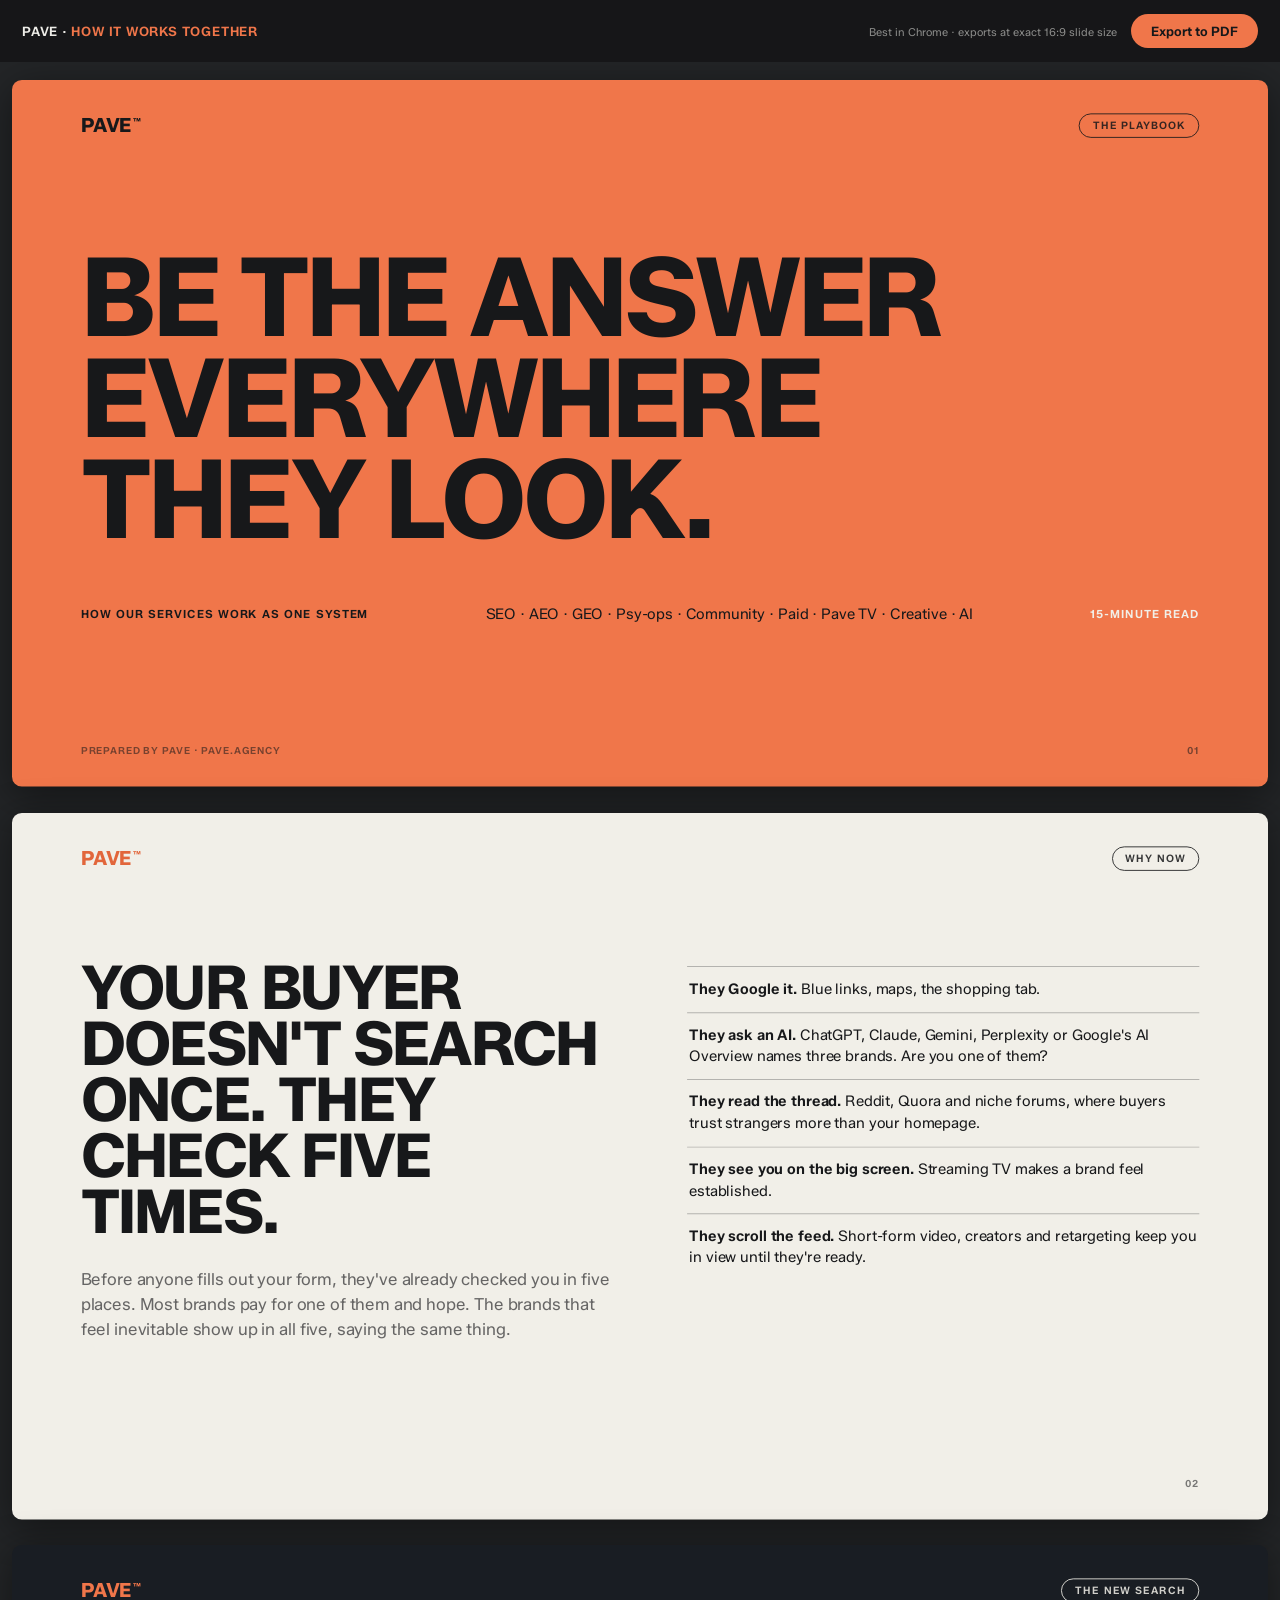
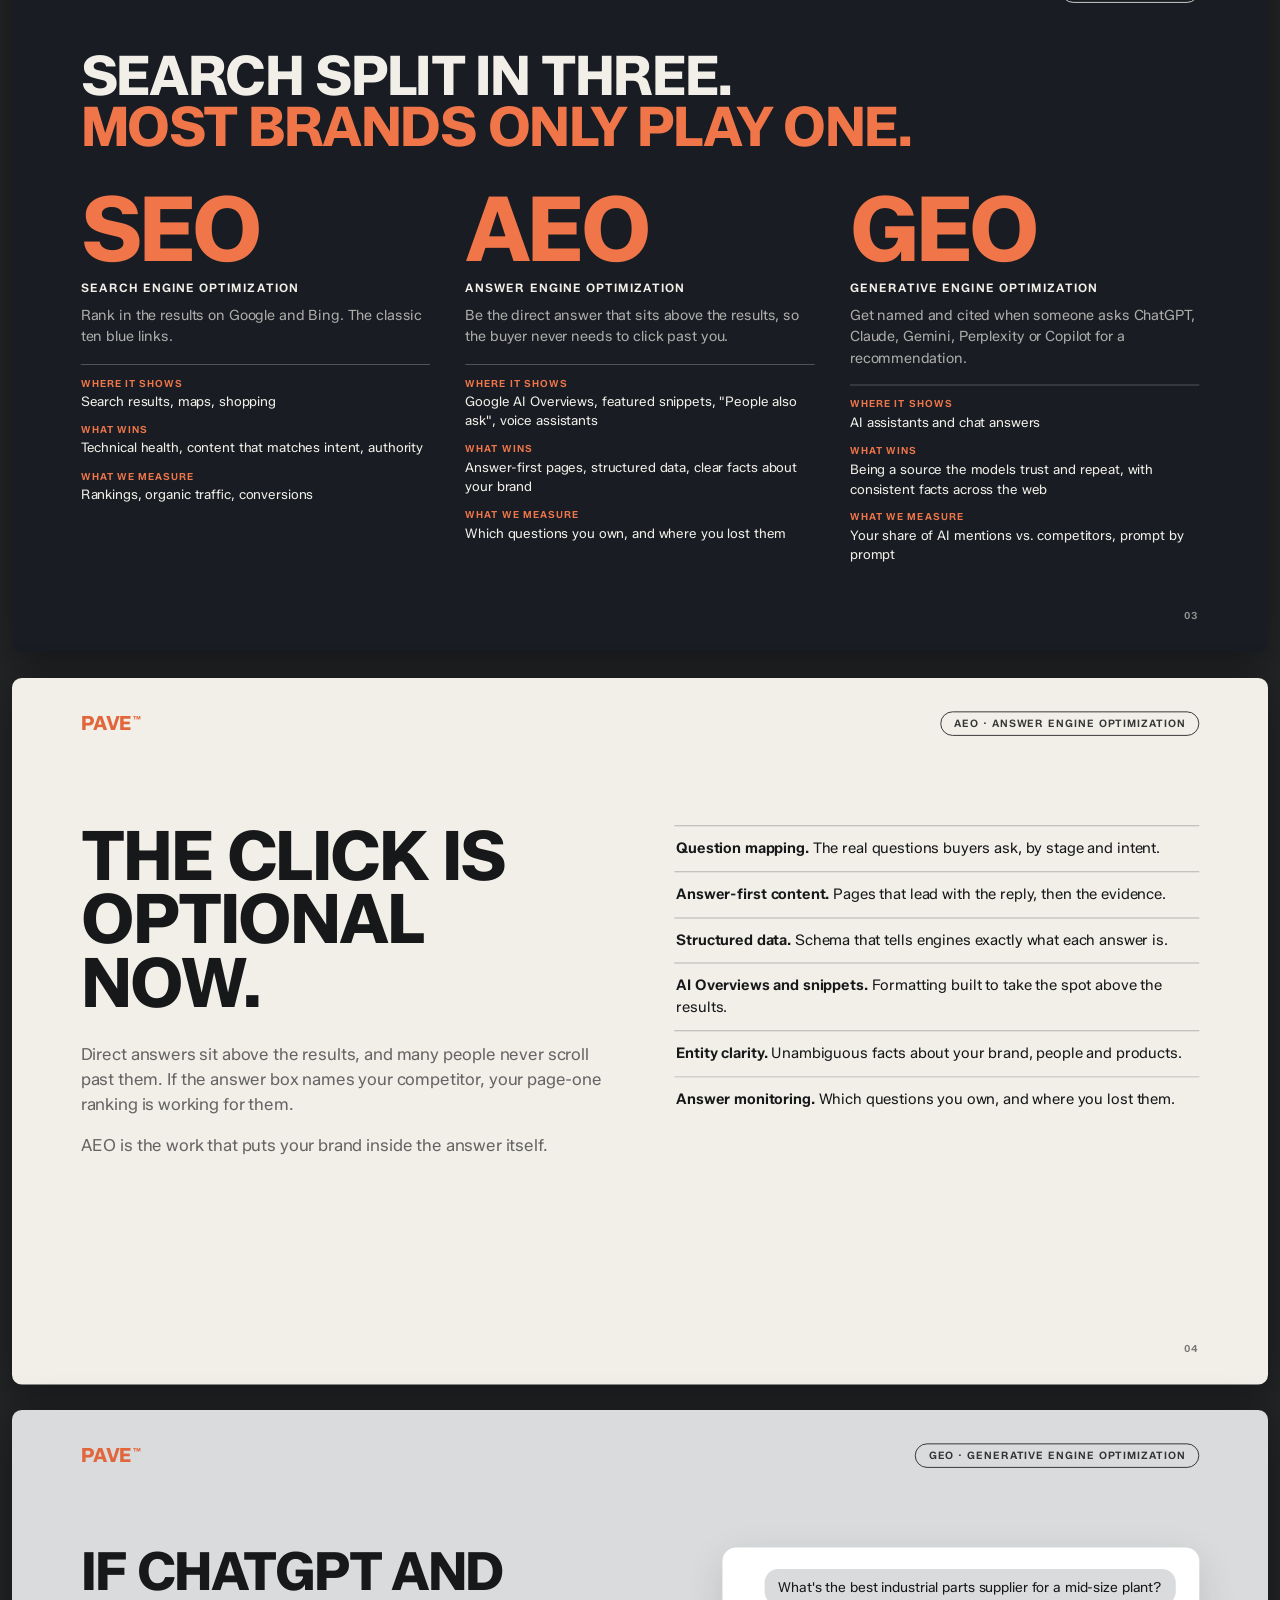
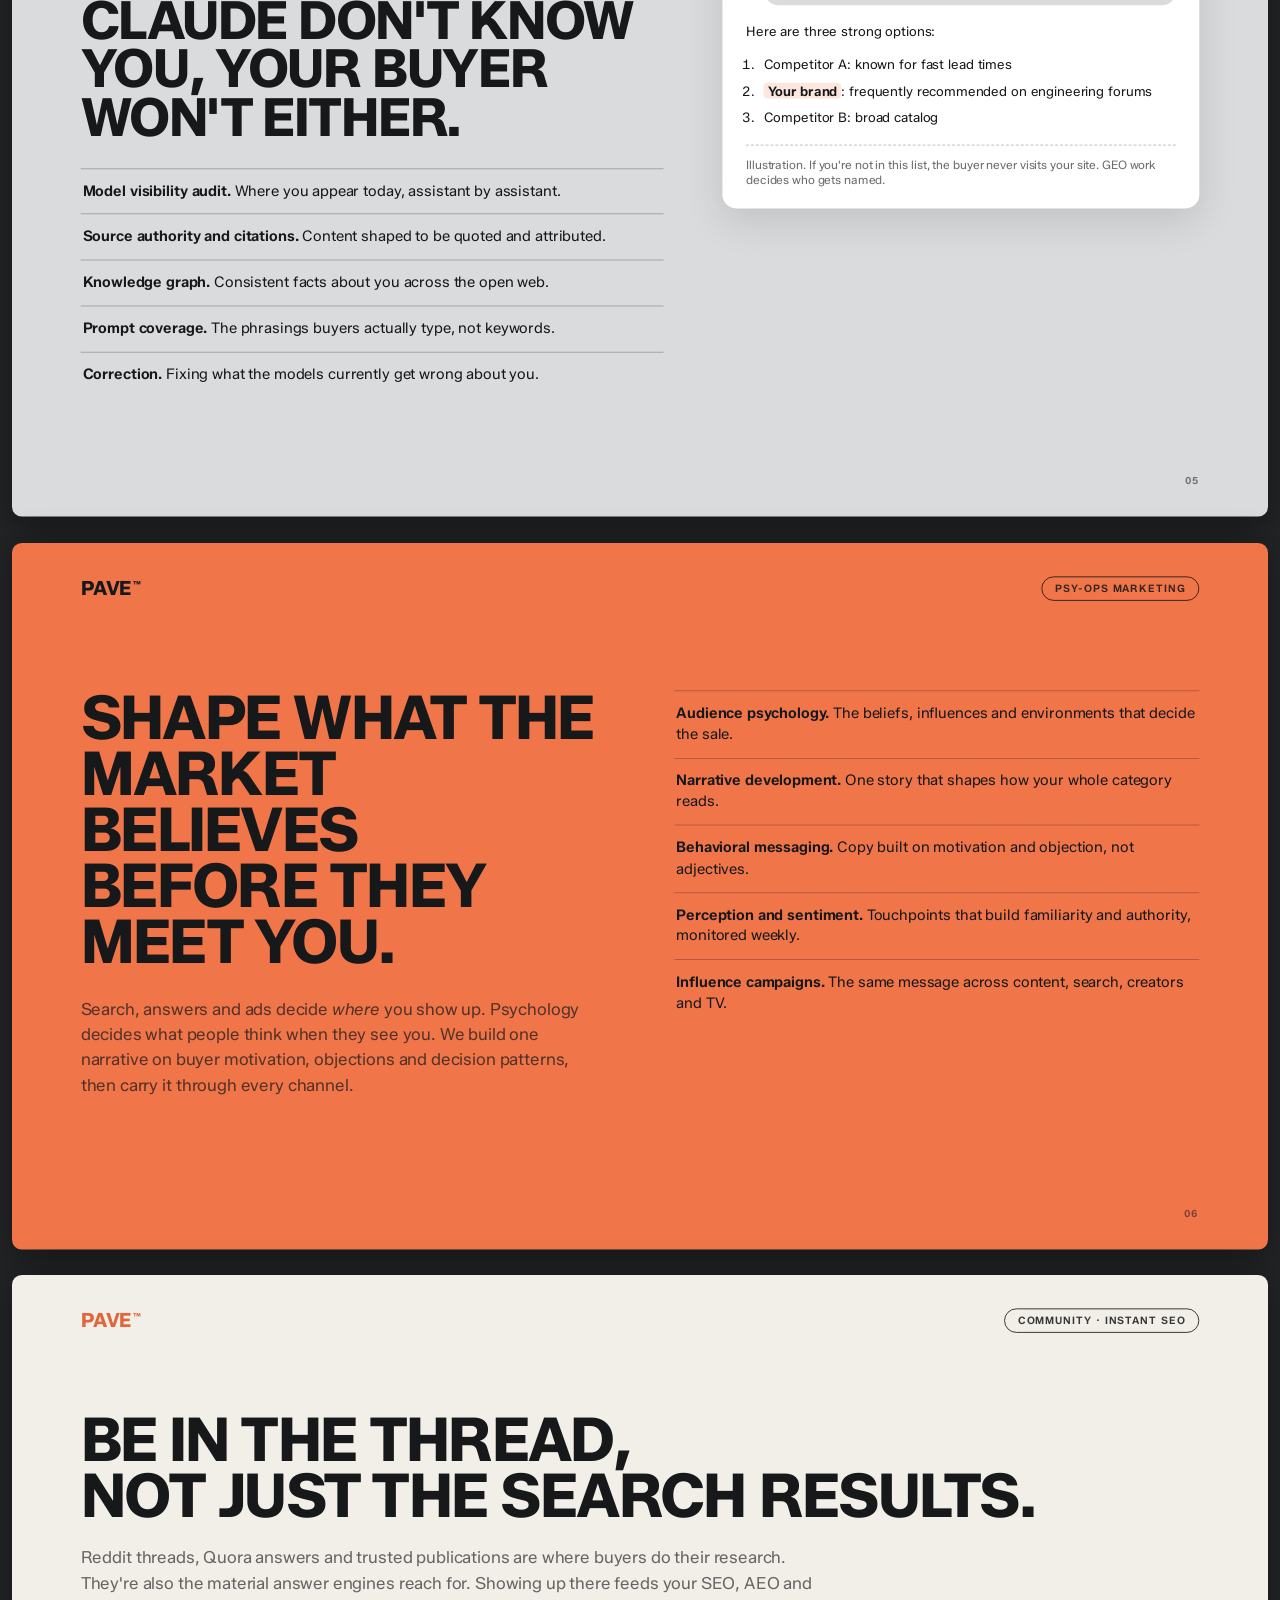
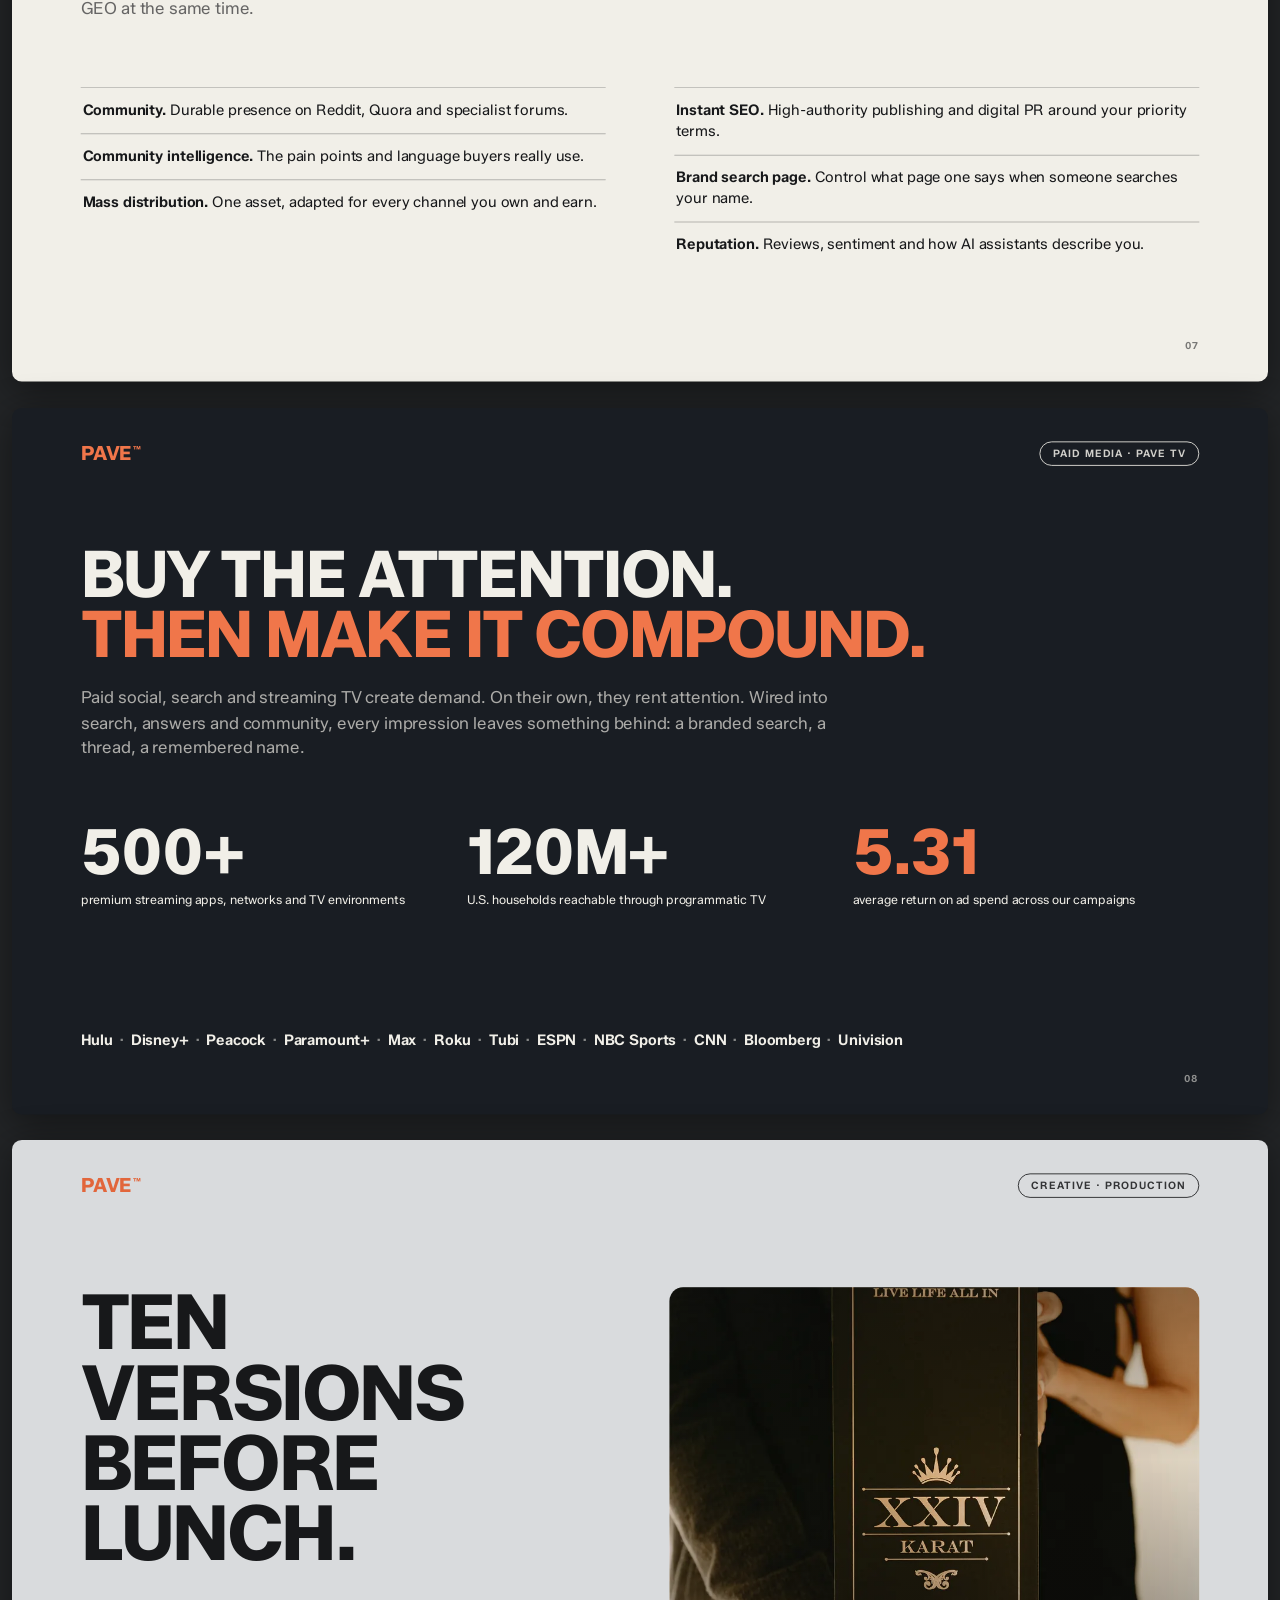
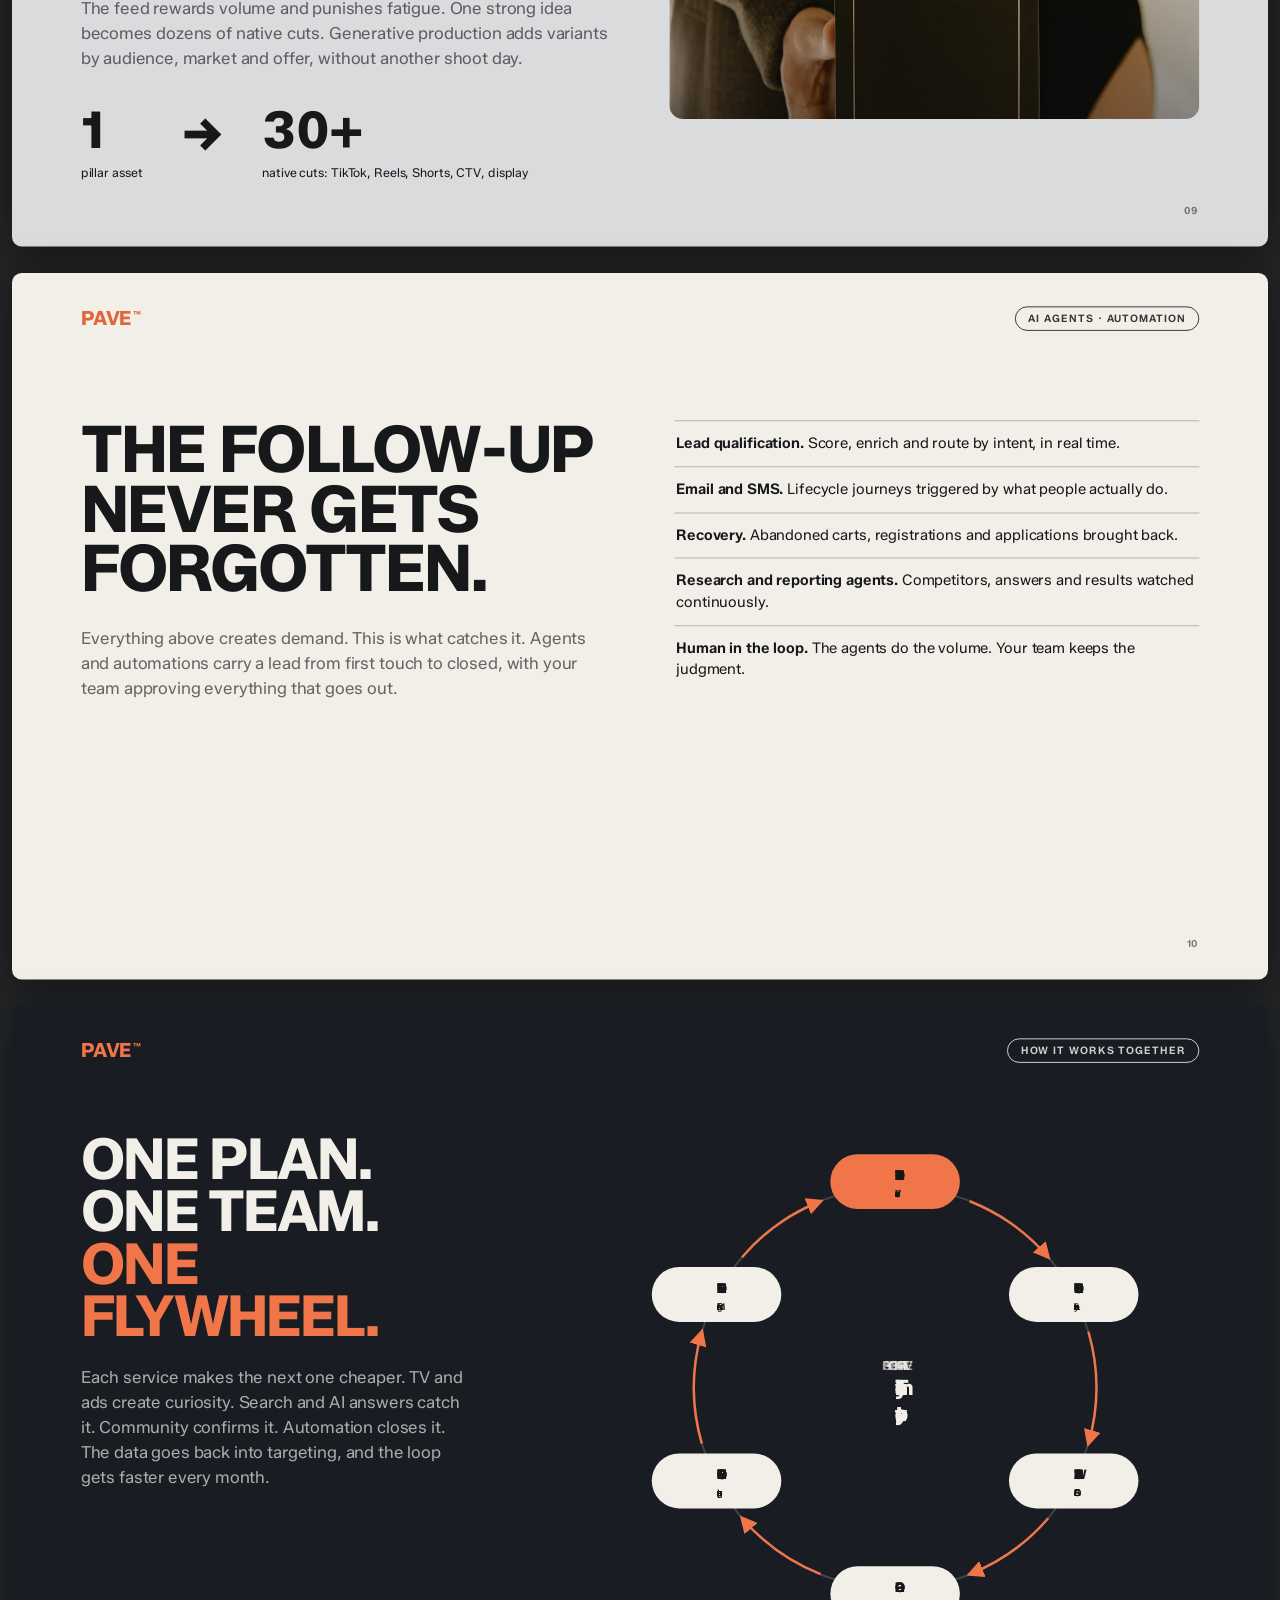
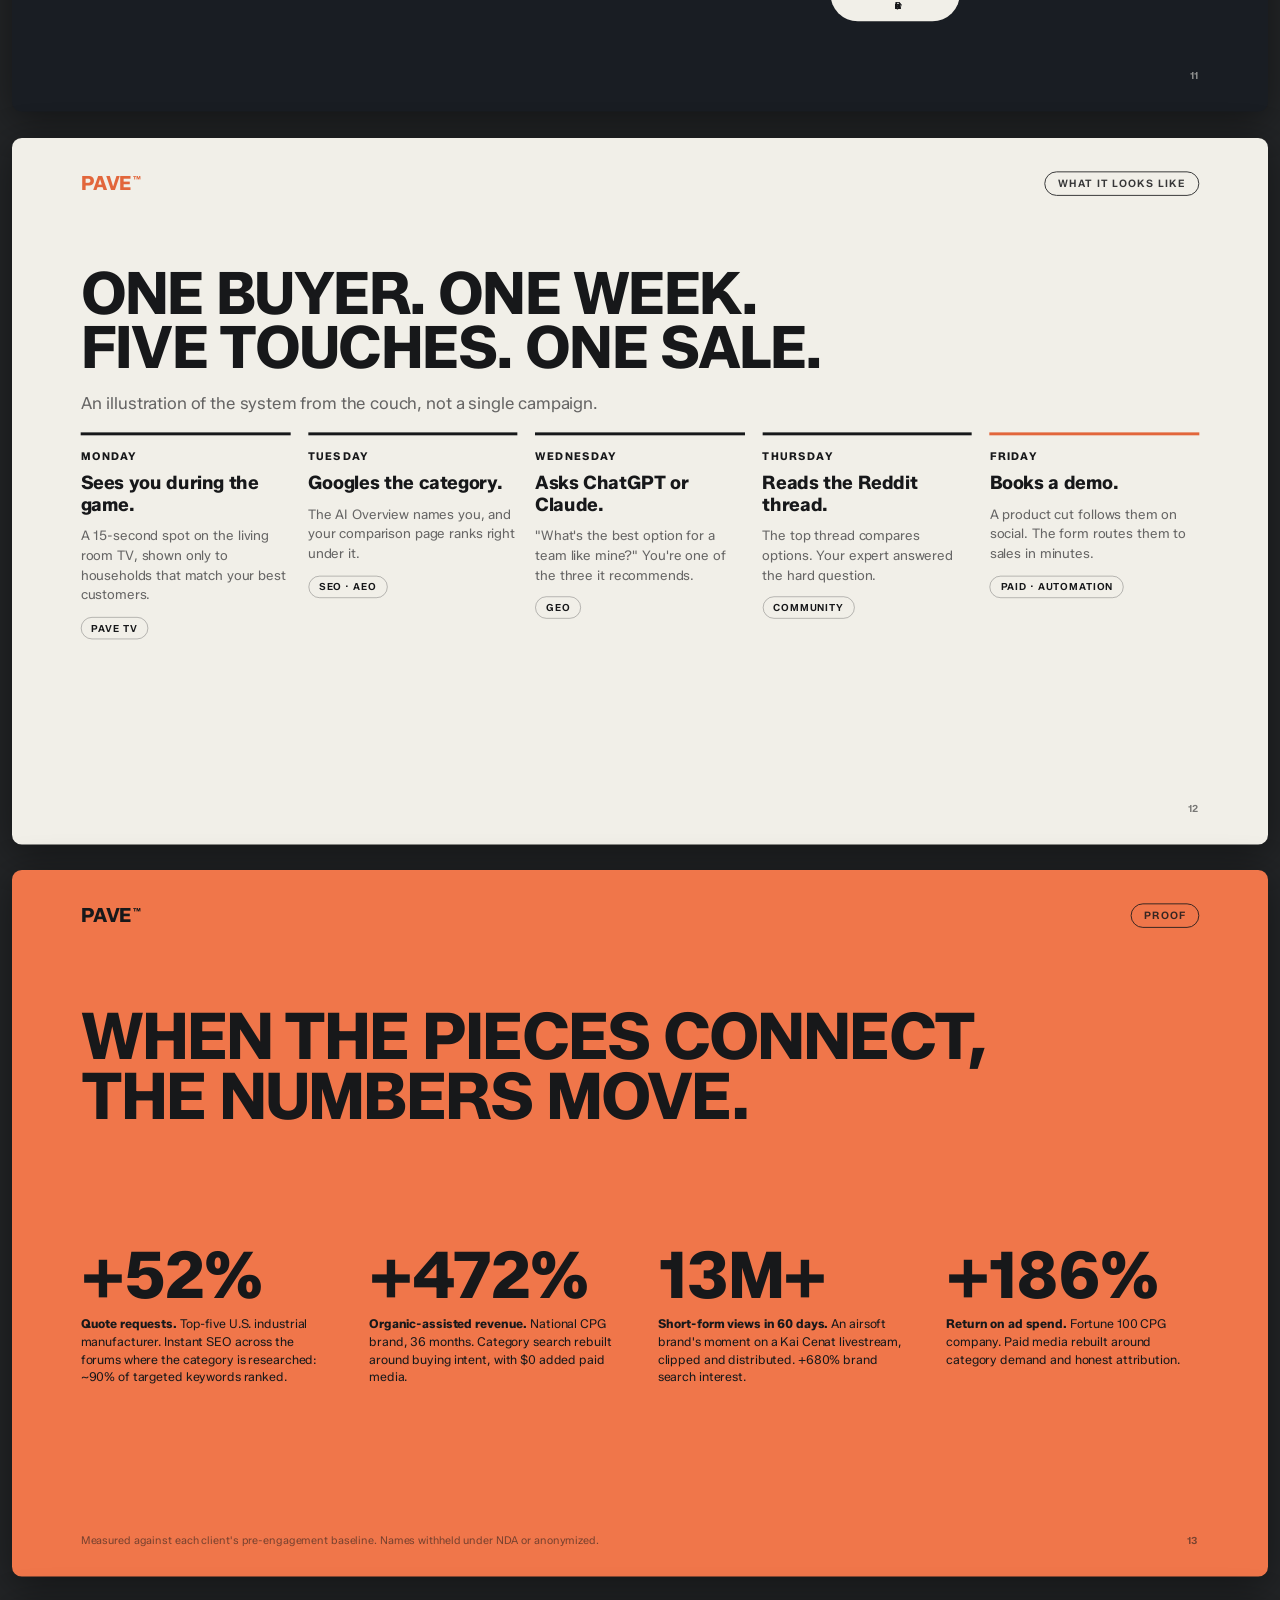
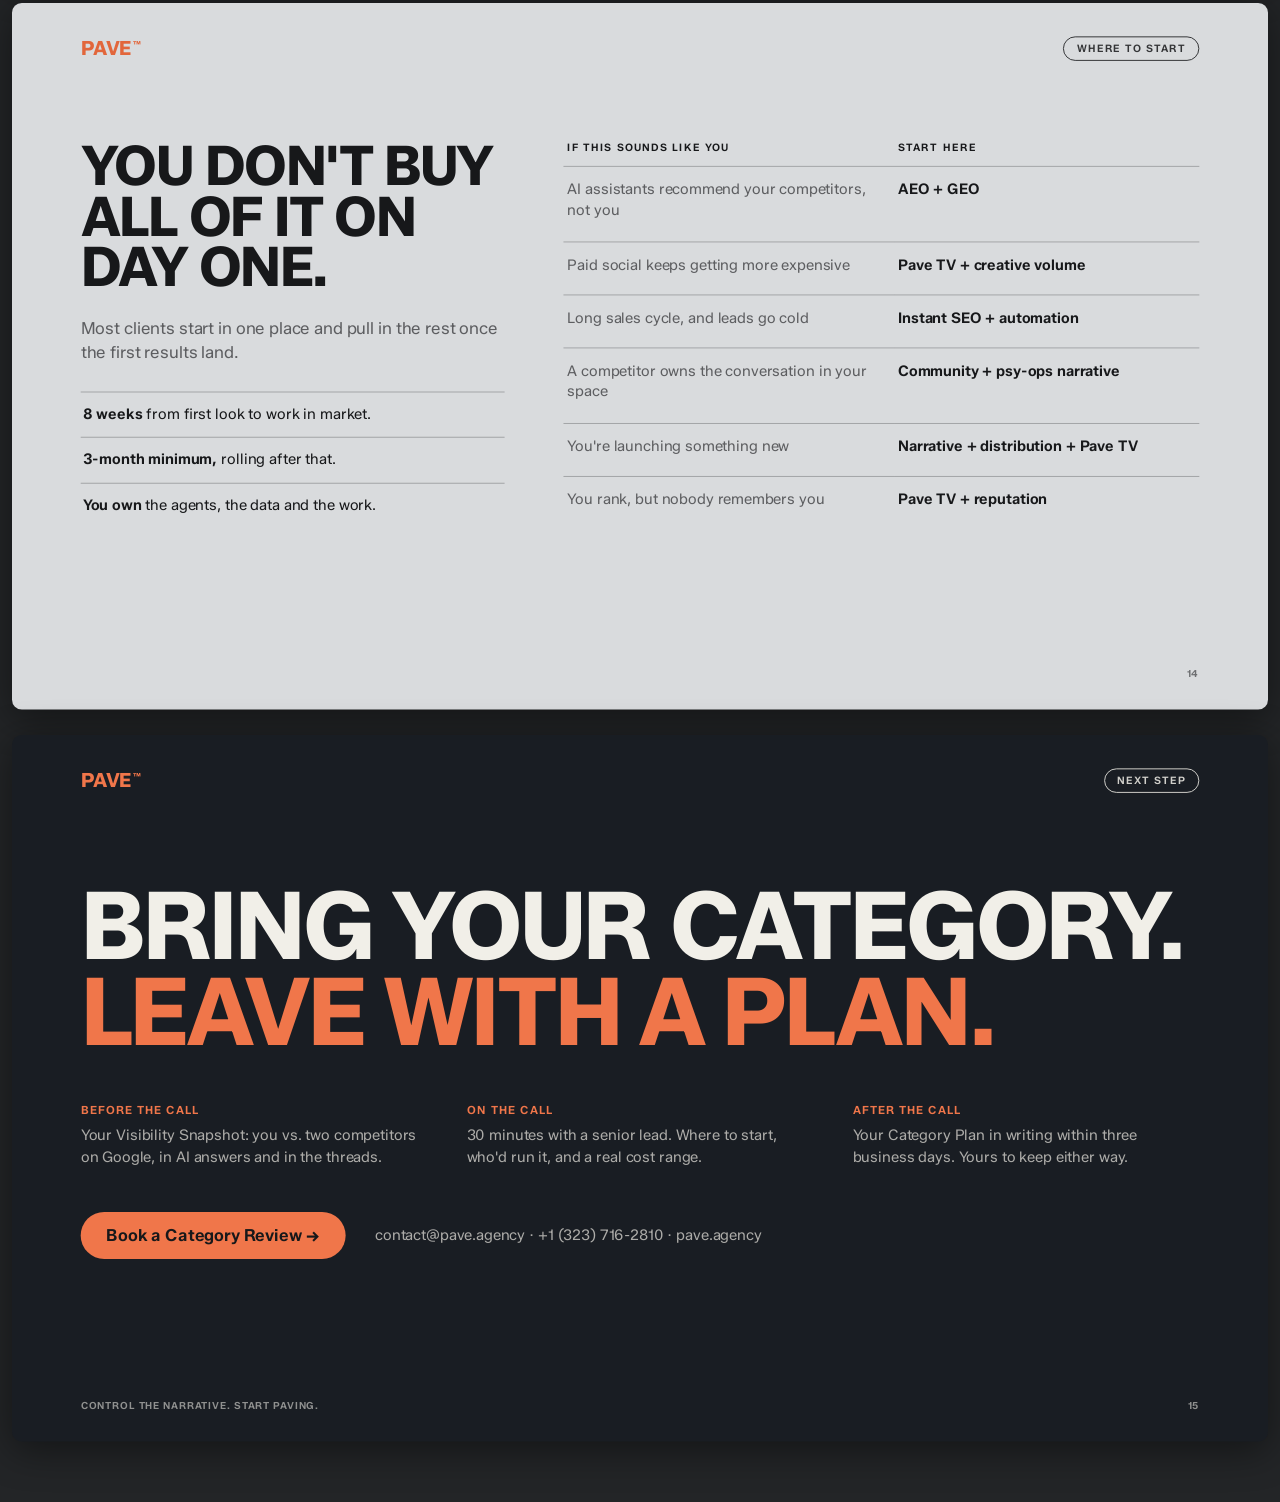
==== commit 8d0b5d8c: "Name Claude alongside ChatGPT, Gemini, Perplexity and Copilot Every AI-assistant list on the homepag" ====
--- a/deck/index.html
+++ b/deck/index.html
@@ -149,7 +149,7 @@
     </div>
     <ul class="list" style="margin-top:6px">
       <li><b>They Google it.</b> Blue links, maps, the shopping tab.</li>
-      <li><b>They ask an AI.</b> ChatGPT, Gemini, Perplexity or Google's AI Overview names three brands. Are you one of them?</li>
+      <li><b>They ask an AI.</b> ChatGPT, Claude, Gemini, Perplexity or Google's AI Overview names three brands. Are you one of them?</li>
       <li><b>They read the thread.</b> Reddit, Quora and niche forums, where buyers trust strangers more than your homepage.</li>
       <li><b>They see you on the big screen.</b> Streaming TV makes a brand feel established.</li>
       <li><b>They scroll the feed.</b> Short-form video, creators and retargeting keep you in view until they're ready.</li>
@@ -181,7 +181,7 @@
     <div>
       <div class="k">GEO</div>
       <div class="full">Generative engine optimization</div>
-      <p>Get named and cited when someone asks ChatGPT, Gemini, Perplexity or Copilot for a recommendation.</p>
+      <p>Get named and cited when someone asks ChatGPT, Claude, Gemini, Perplexity or Copilot for a recommendation.</p>
       <dl><dt>Where it shows</dt><dd>AI assistants and chat answers</dd><dt>What wins</dt><dd>Being a source the models trust and repeat, with consistent facts across the web</dd><dt>What we measure</dt><dd>Your share of AI mentions vs. competitors, prompt by prompt</dd></dl>
     </div>
   </div>
@@ -216,7 +216,7 @@
   <div class="tagpos"><span class="tag">GEO · Generative engine optimization</span></div>
   <div class="cols" style="grid-template-columns:1.1fr .9fr;position:absolute;left:70px;right:70px;top:140px;gap:60px">
     <div>
-      <div class="disp" style="font-size:54px">If ChatGPT doesn't know you, your buyer won't either.</div>
+      <div class="disp" style="font-size:54px">If ChatGPT and Claude don't know you, your buyer won't either.</div>
       <ul class="list" style="margin-top:26px">
         <li><b>Model visibility audit.</b> Where you appear today, assistant by assistant.</li>
         <li><b>Source authority and citations.</b> Content shaped to be quoted and attributed.</li>
@@ -382,7 +382,7 @@
   <div class="week">
     <div class="day"><div class="d">Monday</div><div class="w">Sees you during the game.</div><p>A 15-second spot on the living room TV, shown only to households that match your best customers.</p><span class="svc">Pave TV</span></div>
     <div class="day"><div class="d">Tuesday</div><div class="w">Googles the category.</div><p>The AI Overview names you, and your comparison page ranks right under it.</p><span class="svc">SEO · AEO</span></div>
-    <div class="day"><div class="d">Wednesday</div><div class="w">Asks ChatGPT.</div><p>"What's the best option for a team like mine?" You're one of the three it recommends.</p><span class="svc">GEO</span></div>
+    <div class="day"><div class="d">Wednesday</div><div class="w">Asks ChatGPT or Claude.</div><p>"What's the best option for a team like mine?" You're one of the three it recommends.</p><span class="svc">GEO</span></div>
     <div class="day"><div class="d">Thursday</div><div class="w">Reads the Reddit thread.</div><p>The top thread compares options. Your expert answered the hard question.</p><span class="svc">Community</span></div>
     <div class="day"><div class="d">Friday</div><div class="w">Books a demo.</div><p>A product cut follows them on social. The form routes them to sales in minutes.</p><span class="svc">Paid · Automation</span></div>
   </div>
